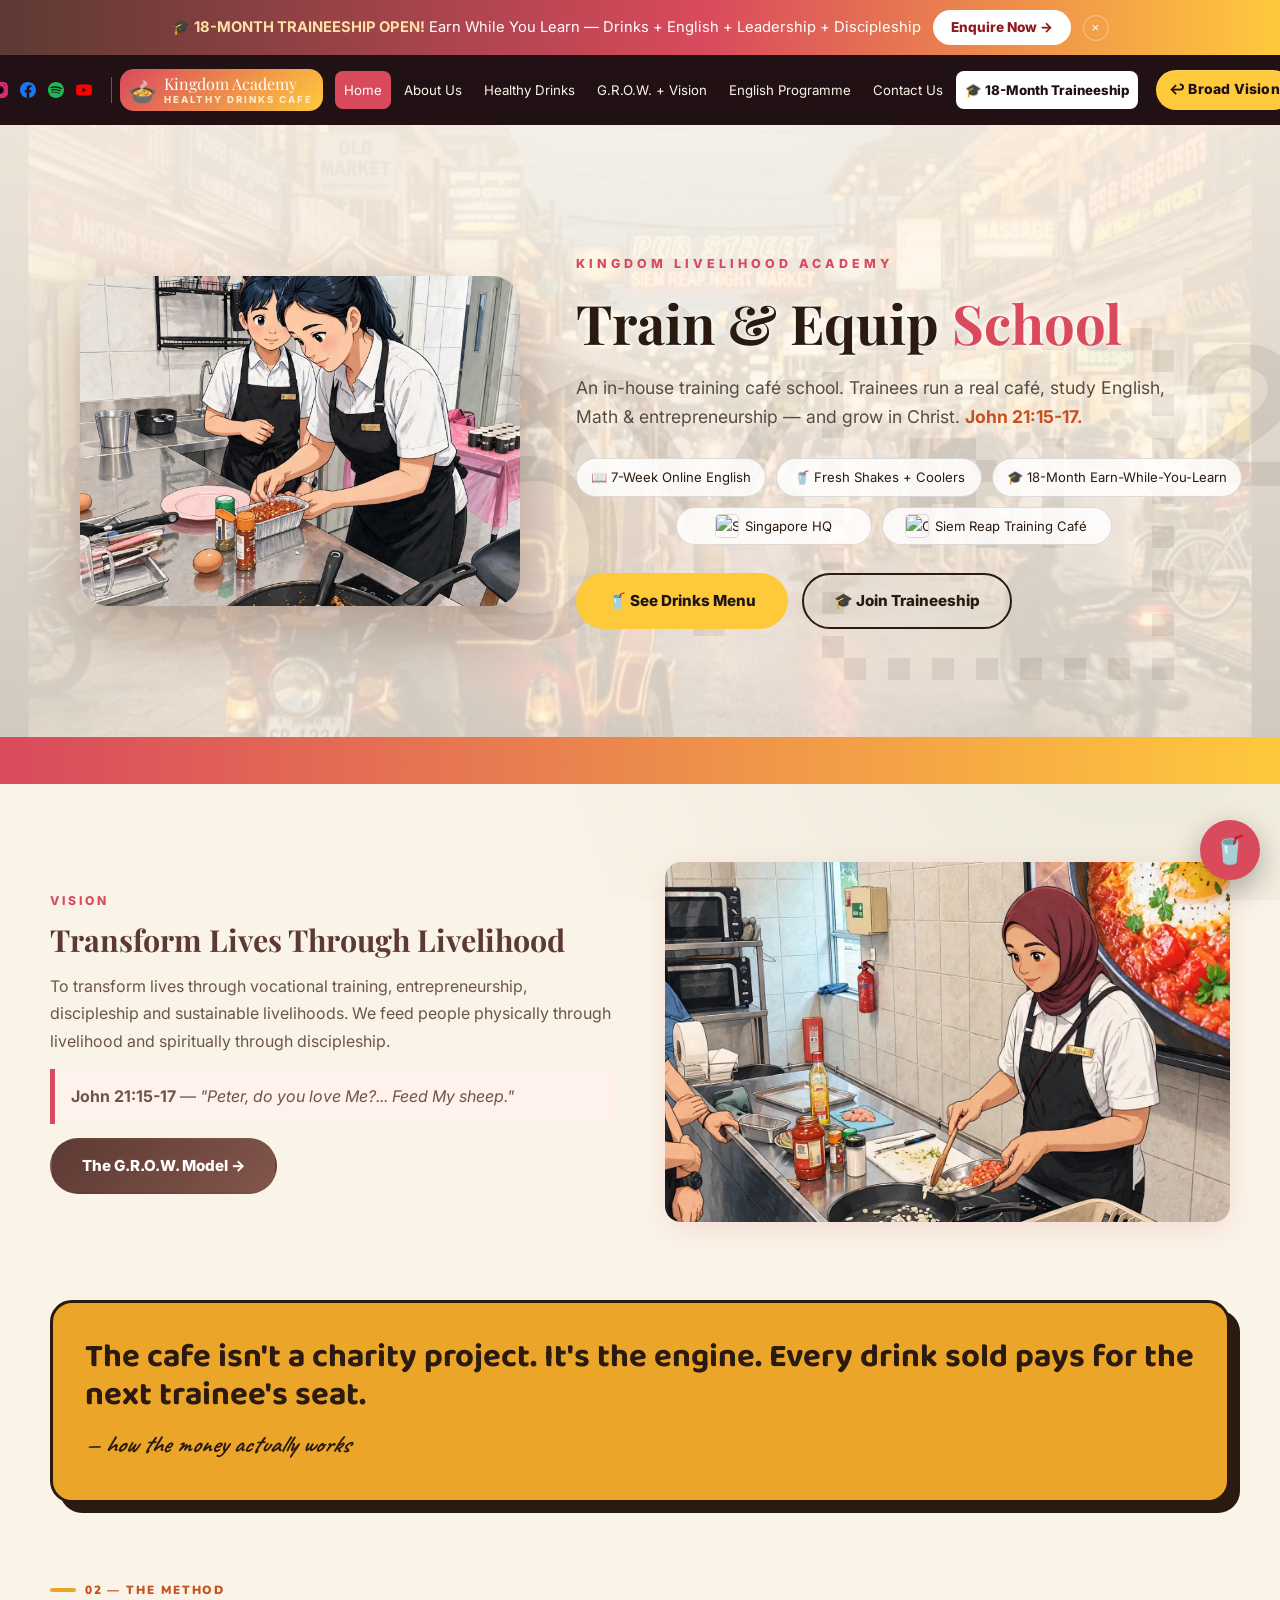
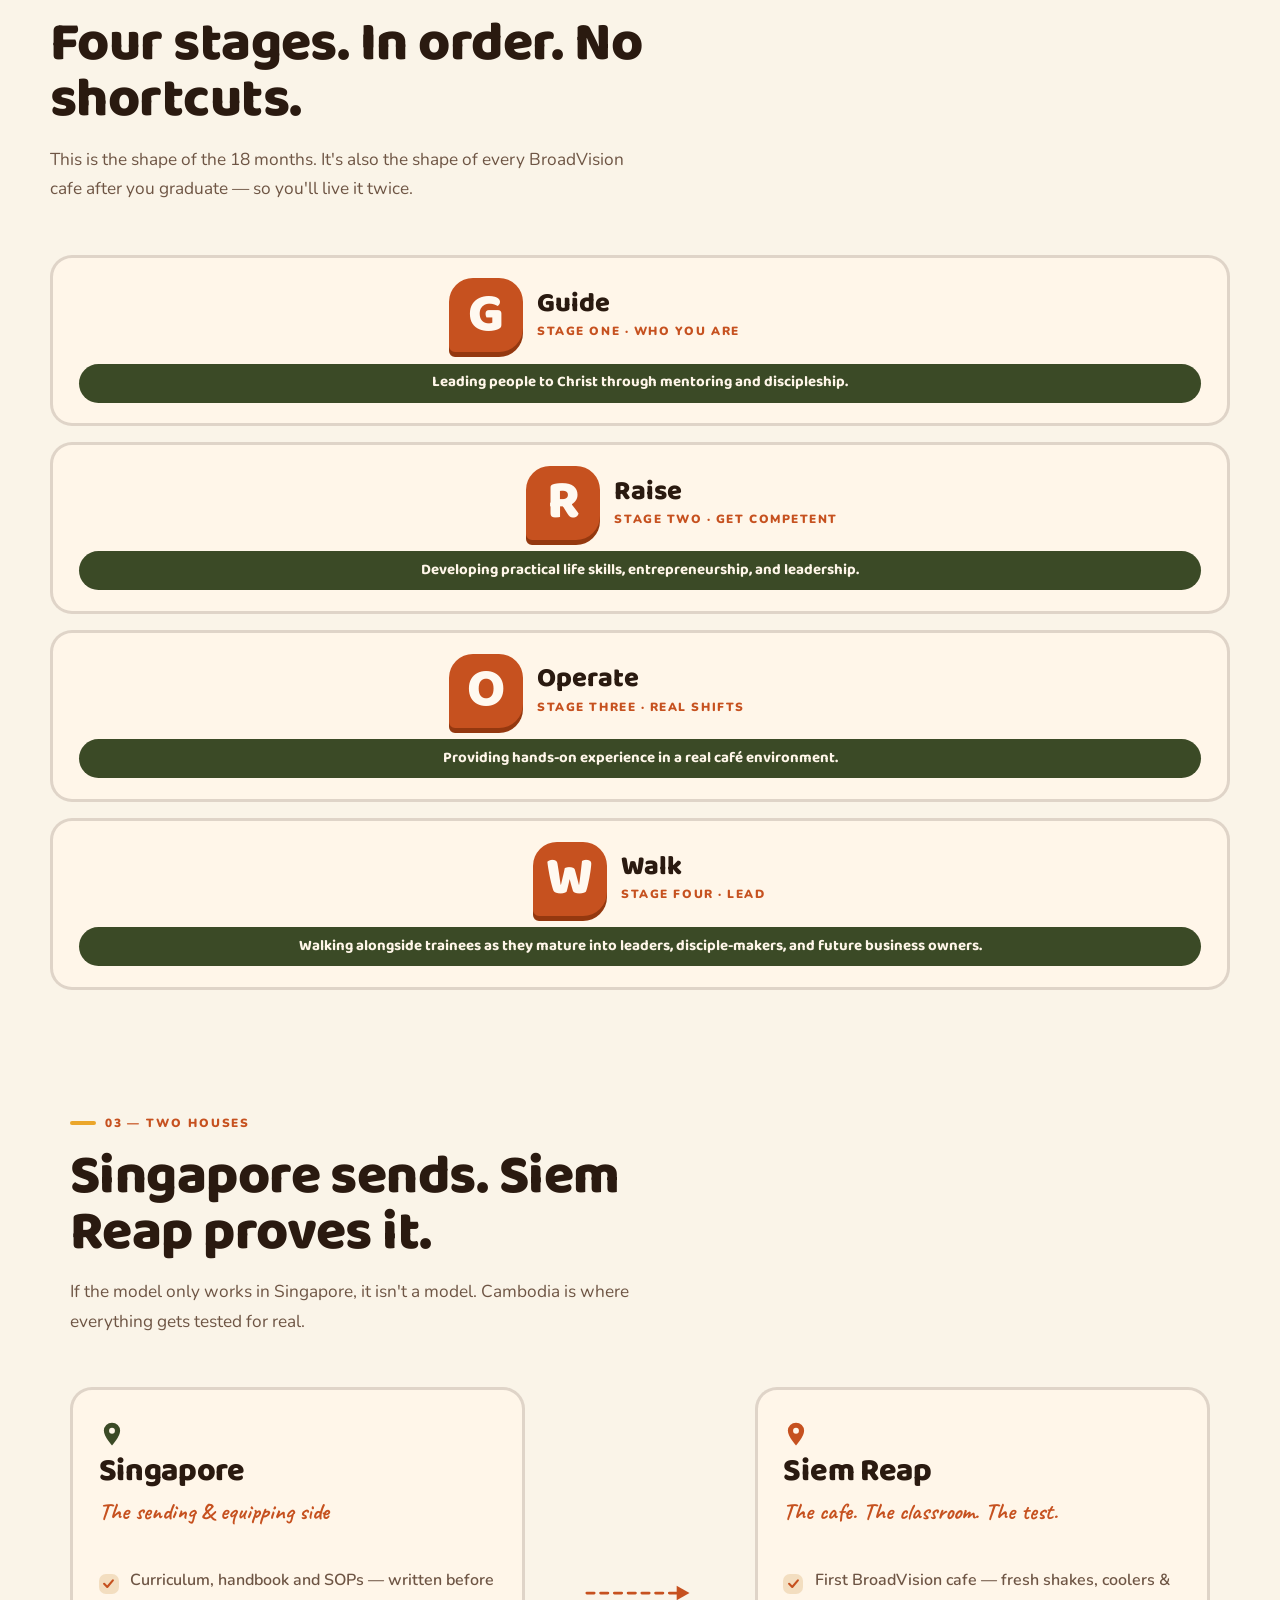
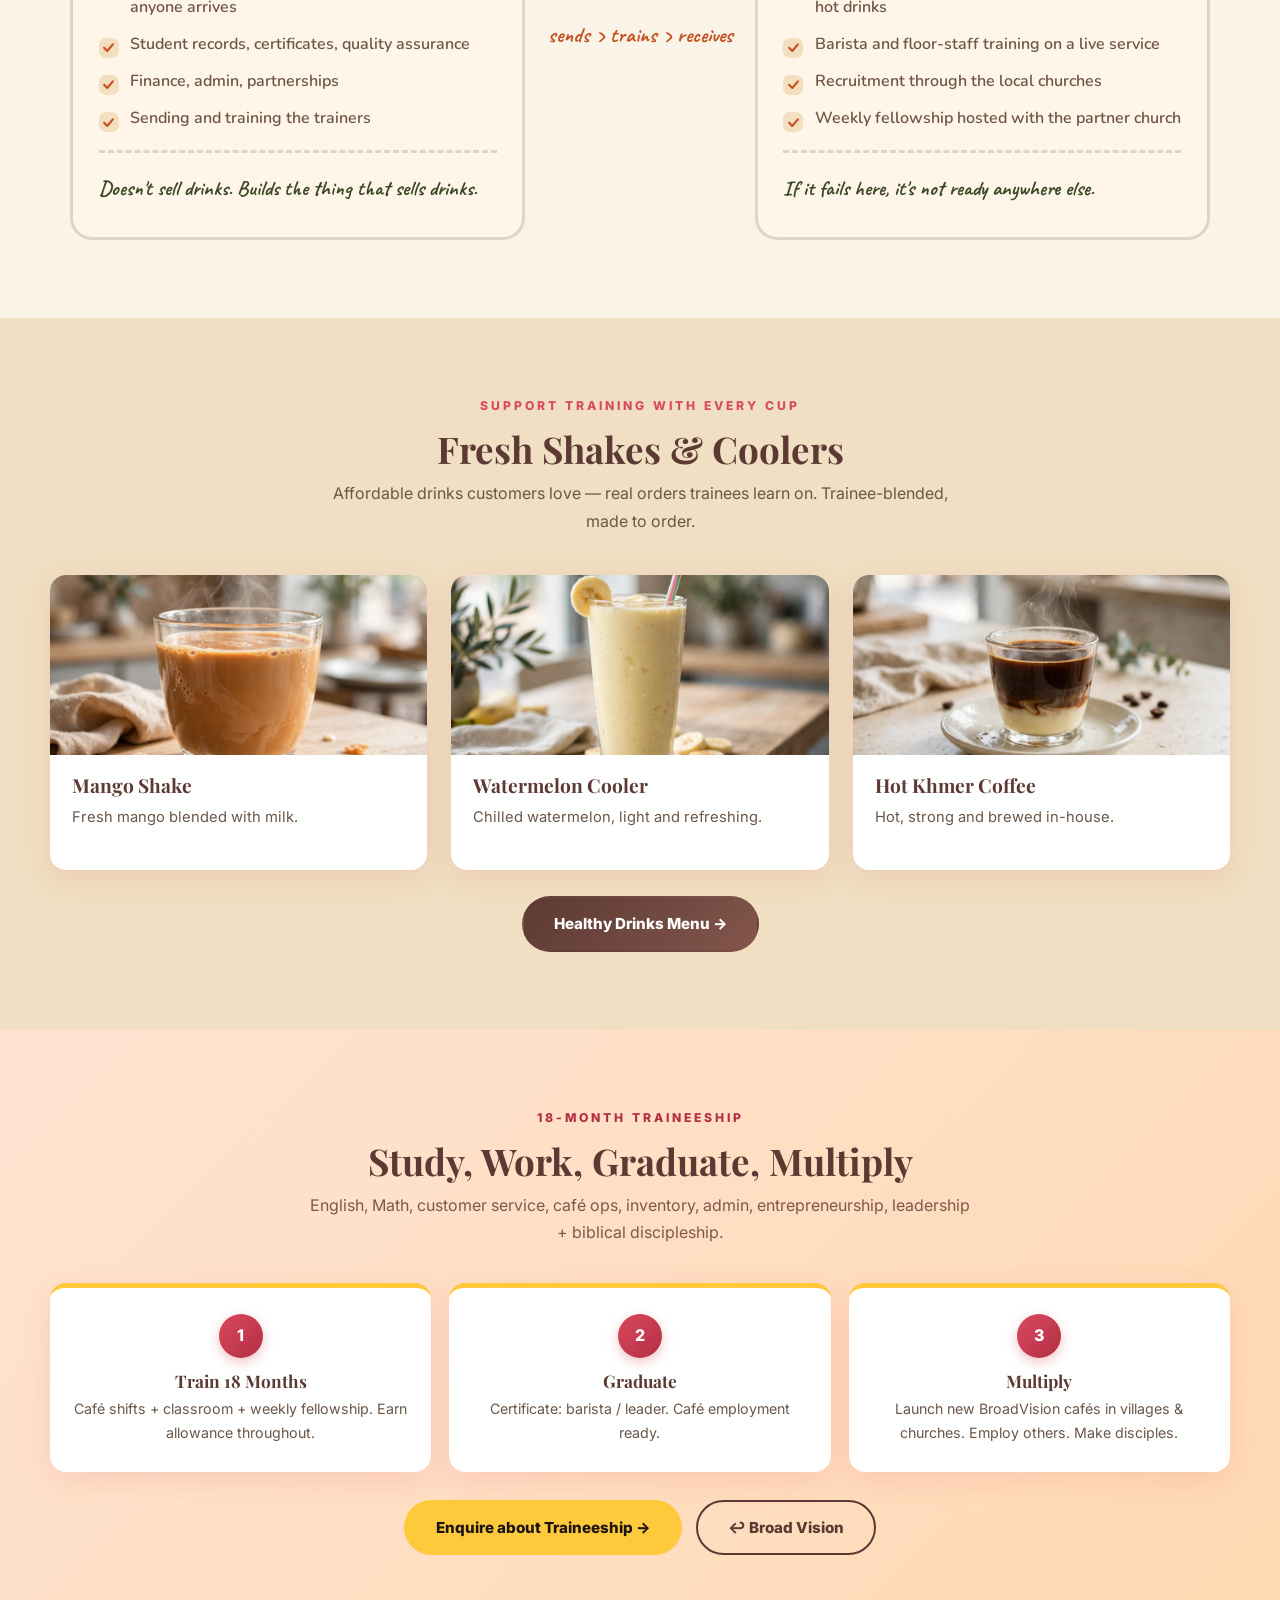
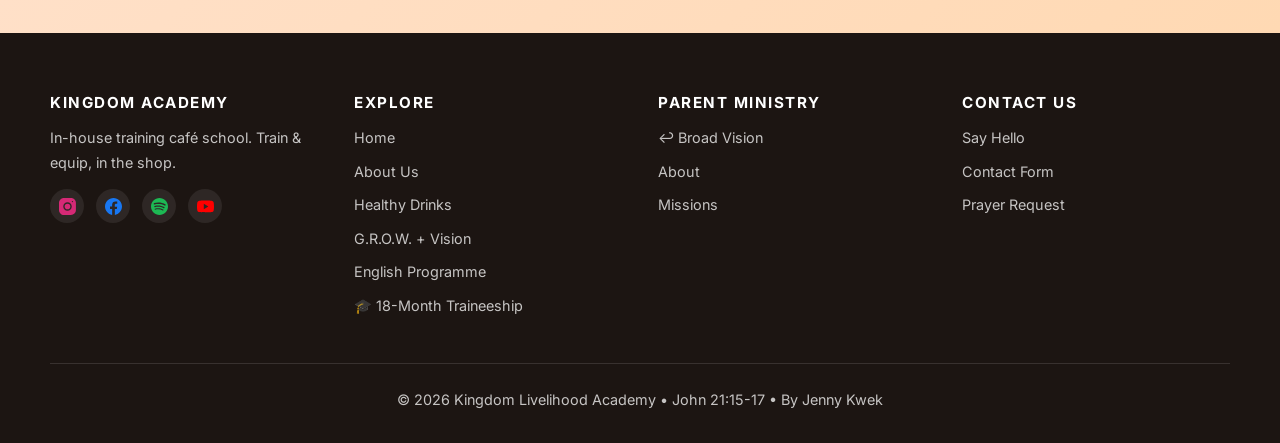
==== index.html @ 3d9f194f "English page: give the Enquire & Unlock gate its own deep band so it no longer blends into the secti" ====
﻿<!DOCTYPE html>
<html lang="en">
<head>
  <meta charset="UTF-8" />
  <meta name="viewport" content="width=device-width, initial-scale=1.0" />
  <title>Kingdom Livelihood Academy | In-House Training Café School</title>
  <meta name="description" content="Kingdom Livelihood Academy - an in-house training café school. 18-Month Traineeship: earn while you learn, discipleship, entrepreneurship. Singapore HQ, Siem Reap café." />
  <link rel="preconnect" href="https://fonts.googleapis.com" />
  <link rel="preconnect" href="https://fonts.gstatic.com" crossorigin />
  <link href="https://fonts.googleapis.com/css2?family=Inter:wght@400;600;700;800&family=Playfair+Display:wght@600;700;800&display=swap" rel="stylesheet" />
  <link href="https://fonts.googleapis.com/css2?family=Baloo+2:wght@500;600;700;800&family=Nunito:ital,wght@0,400;0,600;0,700;0,900;1,400&family=Caveat:wght@600;700&display=swap" rel="stylesheet" />
  <link rel="stylesheet" href="style.css?v=67" />
  <link rel="icon" href="data:image/svg+xml,<svg xmlns='http://www.w3.org/2000/svg' viewBox='0 0 100 100'><text y='.9em' font-size='90'>🥤</text></svg>" />
</head>
<body>

  <!-- RECRUITMENT BANNER -->
  <div class="recruit-banner" id="recruitBanner">
    <span id="bannerMsg">🎓 <strong>18-MONTH TRAINEESHIP OPEN!</strong> Earn While You Learn — Drinks + English + Leadership + Discipleship</span>
    <a class="cta" id="bannerCta" href="interns.html">Enquire Now →</a>
    <button class="close-banner" onclick="document.getElementById('recruitBanner').classList.add('hide')" aria-label="Close">×</button>
  </div>

  <nav class="navbar">
    <div class="nav-inner">
      <div class="nav-socials">
        <a href="https://www.instagram.com/spiritualwalk333" target="_blank" rel="noopener" aria-label="Instagram"><svg viewBox="0 0 20 20" width="16" height="16" aria-hidden="true"><circle cx="10" cy="10" r="3.3"/><path fill="currentColor" d="M14.2,0H5.8C2.6,0,0,2.6,0,5.8v8.3C0,17.4,2.6,20,5.8,20h8.3c3.2,0,5.8-2.6,5.8-5.8V5.8C20,2.6,17.4,0,14.2,0zM10,15c-2.8,0-5-2.2-5-5s2.2-5,5-5s5,2.2,5,5S12.8,15,10,15z M15.8,5C15.4,5,15,4.6,15,4.2s0.4-0.8,0.8-0.8s0.8,0.4,0.8,0.8S16.3,5,15.8,5z"/></svg></a>
        <a href="https://www.facebook.com/share/17rr8SM1SV" target="_blank" rel="noopener" aria-label="Facebook"><svg viewBox="0 0 20 20" width="16" height="16" aria-hidden="true"><path fill="currentColor" d="M20,10.1c0-5.5-4.5-10-10-10S0,4.5,0,10.1c0,5,3.7,9.1,8.4,9.9v-7H5.9v-2.9h2.5V7.9C8.4,5.4,9.9,4,12.2,4c1.1,0,2.2,0.2,2.2,0.2v2.5h-1.3c-1.2,0-1.6,0.8-1.6,1.6v1.9h2.8L13.9,13h-2.3v7C16.3,19.2,20,15.1,20,10.1z"/></svg></a>
        <a href="https://open.spotify.com/show/0a6FLmbbuEbCT5A371Neod?si=fbc7a15857954547" target="_blank" rel="noopener" aria-label="Spotify"><svg viewBox="0 0 24 24" width="16" height="16" aria-hidden="true"><path fill="currentColor" d="M12 0C5.4 0 0 5.4 0 12s5.4 12 12 12 12-5.4 12-12S18.66 0 12 0zm5.521 17.34c-.24.359-.66.48-1.021.24-2.82-1.74-6.36-2.101-10.561-1.141-.418.122-.779-.179-.899-.539-.12-.421.18-.78.54-.9 4.56-1.021 8.52-.6 11.64 1.32.42.18.479.659.301 1.02zm1.44-3.3c-.301.42-.841.6-1.262.3-3.239-1.98-8.159-2.58-11.939-1.38-.479.12-1.02-.12-1.14-.6-.12-.48.12-1.021.6-1.141C9.6 9.9 15 10.561 18.72 12.84c.361.181.54.78.241 1.2zm.12-3.36C15.24 8.4 8.82 8.16 5.16 9.301c-.6.179-1.2-.181-1.38-.721-.18-.601.18-1.2.72-1.381 4.26-1.26 11.28-1.02 15.721 1.621.539.3.719 1.02.419 1.56-.299.421-1.02.599-1.559.3z"/></svg></a>
        <a href="https://www.youtube.com/@DailyDevotions-Chr1st" target="_blank" rel="noopener" aria-label="YouTube"><svg viewBox="0 0 20 20" width="16" height="16" aria-hidden="true"><path fill="currentColor" d="M19.6,5.2c-0.2-0.9-0.8-1.6-1.7-1.8C16.3,3,10,3,10,3S3.7,3,2.1,3.4C1.2,3.6,0.6,4.3,0.4,5.2C0,6.8,0,10,0,10s0,3.2,0.4,4.8c0.2,0.9,0.8,1.6,1.7,1.8C3.7,17,10,17,10,17s6.3,0,7.9-0.4c0.9-0.2,1.5-0.9,1.7-1.8C20,13.2,20,10,20,10S20,6.8,19.6,5.2z M8,13.2V6.8l5.4,3.2L8,13.2z"/></svg></a>
      </div>
      <a href="index.html" class="nav-logo"><span class="logo-box"><span class="logo-icon">🍲</span><span class="logo-words">Kingdom Academy<small>Healthy Drinks Cafe</small></span></span></a>
      <button class="hamburger" aria-label="Menu"><span></span><span></span><span></span></button>
      <ul class="nav-links">
        <li><a href="index.html" class="active">Home</a></li>
<li><a href="message.html">About Us</a></li>
        <li><a href="menu.html">Healthy Drinks</a></li>
        <li><a href="about.html">G.R.O.W. + Vision</a></li>
        <li><a href="english.html">English Programme</a></li>
                <li><a href="contact.html">Contact Us</a></li>
        <li><a href="interns.html" class="hire">🎓 18-Month Traineeship</a></li>
        <li><a target="_blank" rel="noopener" href="https://isaac3780.github.io/echofromabove/charity-site/index.html" class="back">↩ Broad Vision</a></li>
        <li class="nav-soc">
          <div class="nav-soc-icons">
            <a href="https://www.instagram.com/spiritualwalk333" target="_blank" rel="noopener" aria-label="Instagram"><svg viewBox="0 0 20 20" width="20" height="20" aria-hidden="true"><circle cx="10" cy="10" r="3.3"/><path fill="currentColor" d="M14.2,0H5.8C2.6,0,0,2.6,0,5.8v8.3C0,17.4,2.6,20,5.8,20h8.3c3.2,0,5.8-2.6,5.8-5.8V5.8C20,2.6,17.4,0,14.2,0zM10,15c-2.8,0-5-2.2-5-5s2.2-5,5-5s5,2.2,5,5S12.8,15,10,15z M15.8,5C15.4,5,15,4.6,15,4.2s0.4-0.8,0.8-0.8s0.8,0.4,0.8,0.8S16.3,5,15.8,5z"/></svg></a>
            <a href="https://www.facebook.com/share/17rr8SM1SV" target="_blank" rel="noopener" aria-label="Facebook"><svg viewBox="0 0 20 20" width="20" height="20" aria-hidden="true"><path fill="currentColor" d="M20,10.1c0-5.5-4.5-10-10-10S0,4.5,0,10.1c0,5,3.7,9.1,8.4,9.9v-7H5.9v-2.9h2.5V7.9C8.4,5.4,9.9,4,12.2,4c1.1,0,2.2,0.2,2.2,0.2v2.5h-1.3c-1.2,0-1.6,0.8-1.6,1.6v1.9h2.8L13.9,13h-2.3v7C16.3,19.2,20,15.1,20,10.1z"/></svg></a>
            <a href="https://open.spotify.com/show/0a6FLmbbuEbCT5A371Neod?si=fbc7a15857954547" target="_blank" rel="noopener" aria-label="Spotify"><svg viewBox="0 0 24 24" width="20" height="20" aria-hidden="true"><path fill="currentColor" d="M12 0C5.4 0 0 5.4 0 12s5.4 12 12 12 12-5.4 12-12S18.66 0 12 0zm5.521 17.34c-.24.359-.66.48-1.021.24-2.82-1.74-6.36-2.101-10.561-1.141-.418.122-.779-.179-.899-.539-.12-.421.18-.78.54-.9 4.56-1.021 8.52-.6 11.64 1.32.42.18.479.659.301 1.02zm1.44-3.3c-.301.42-.841.6-1.262.3-3.239-1.98-8.159-2.58-11.939-1.38-.479.12-1.02-.12-1.14-.6-.12-.48.12-1.021.6-1.141C9.6 9.9 15 10.561 18.72 12.84c.361.181.54.78.241 1.2zm.12-3.36C15.24 8.4 8.82 8.16 5.16 9.301c-.6.179-1.2-.181-1.38-.721-.18-.601.18-1.2.72-1.381 4.26-1.26 11.28-1.02 15.721 1.621.539.3.719 1.02.419 1.56-.299.421-1.02.599-1.559.3z"/></svg></a>
            <a href="https://www.youtube.com/@DailyDevotions-Chr1st" target="_blank" rel="noopener" aria-label="YouTube"><svg viewBox="0 0 20 20" width="20" height="20" aria-hidden="true"><path fill="currentColor" d="M19.6,5.2c-0.2-0.9-0.8-1.6-1.7-1.8C16.3,3,10,3,10,3S3.7,3,2.1,3.4C1.2,3.6,0.6,4.3,0.4,5.2C0,6.8,0,10,0,10s0,3.2,0.4,4.8c0.2,0.9,0.8,1.6,1.7,1.8C3.7,17,10,17,10,17s6.3,0,7.9-0.4c0.9-0.2,1.5-0.9,1.7-1.8C20,13.2,20,10,20,10S20,6.8,19.6,5.2z M8,13.2V6.8l5.4,3.2L8,13.2z"/></svg></a>
          </div>
        </li>
      </ul>
    </div>
  </nav>

  <header class="hero hero-home" style="--hero-photo:url('photos/hero-01.jpeg')">
    <div class="hero-content">
      <div class="hero-kicker">Kingdom Livelihood Academy</div>
      <h1>Train & Equip <em>School</em></h1>
      <p>An in-house training café school. Trainees run a real café, study English, Math & entrepreneurship — and grow in Christ. <strong style="color:#C6511F">John 21:15-17.</strong></p>
      <div class="hero-badges">
        <span>📖 7-Week Online English</span>
        <span>🥤 Fresh Shakes + Coolers</span>
        <span>🎓 18-Month Earn-While-You-Learn</span>
        <span><img class="flagic" src="https://flagcdn.com/w40/sg.png" alt="Singapore flag" /> Singapore HQ</span>
        <span><img class="flagic" src="https://flagcdn.com/w40/kh.png" alt="Cambodia flag" /> Siem Reap Training Café</span>
      </div>
      <div class="hero-cta">
        <a href="menu.html" class="btn btn-broth" style="margin-right:10px;">🥤 See Drinks Menu</a>
        <a href="interns.html" class="btn btn-outline">🎓 Join Traineeship</a>
      </div>
    </div>
    <div class="hero-dish"><img src="photos/menu-01.webp?v=62" alt="Food from our training café kitchen" /></div>
  </header>

  <div class="marquee"><span>🥤 SIEM REAP TRAINING CAFÉ &nbsp;•&nbsp; 🎓 18-MONTH TRAINEESHIP — GUIDE • RAISE • OPERATE • WALK &nbsp;•&nbsp; ❤️ JOHN 21: FEED MY SHEEP &nbsp;•&nbsp; 🌱 GRADUATES LAUNCH VILLAGE CAFÉS &nbsp;•&nbsp;</span></div>

  <!-- VISION + VERSE -->
  <section class="section">
    <div class="wrap feature">
      <div>
        <div class="kicker">Vision</div>
        <h3>Transform Lives Through Livelihood</h3>
        <p>To transform lives through vocational training, entrepreneurship, discipleship and sustainable livelihoods. We feed people physically through livelihood and spiritually through discipleship.</p>
        <p style="background:#fff1ec;border-left:5px solid var(--chili);padding:14px 16px;border-radius:0 12px 12px 0;"><strong>John 21:15-17</strong> — <em>"Peter, do you love Me?... Feed My sheep."</em></p>
        <a href="about.html" class="btn btn-dark">The G.R.O.W. Model →</a>
      </div>
      <div class="imgbox" style="background-image:url('photos/menu-02.webp?v=62');"></div>
    </div>
  </section>

  <div class="wrap">
    <blockquote class="pull bv-pull reveal">
      <p>The cafe isn't a charity project. It's the engine. Every drink sold pays for the next trainee's seat.</p>
      <cite>— how the money actually works</cite>
    </blockquote>
  </div>

  <!-- GROW (transplanted from B site) -->
  <section class="section bv-grow">
    <div class="wrap">
<div class="sec-head">
    <p class="eyebrow">02 &mdash; The method</p>
    <h2>Four stages. In order. No shortcuts.</h2>
    <p class="sec-sub">This is the shape of the 18 months. It's also the
    shape of every BroadVision cafe after you graduate — so you'll live it
    twice.</p>
  </div>

  <div class="grow-grid">
    <div class="grow-card reveal">
      <div class="grow-head">
        <span class="grow-letter">G</span>
        <span class="grow-meta"><span class="grow-name">Guide</span><span class="grow-tag">Stage one &middot; who you are</span></span>
      </div>
      <span class="grow-out">Leading people to Christ through mentoring and discipleship.</span>
    </div>

    <div class="grow-card reveal">
      <div class="grow-head">
        <span class="grow-letter">R</span>
        <span class="grow-meta"><span class="grow-name">Raise</span><span class="grow-tag">Stage two &middot; get competent</span></span>
      </div>
      <span class="grow-out">Developing practical life skills, entrepreneurship, and leadership.</span>
    </div>

    <div class="grow-card reveal">
      <div class="grow-head">
        <span class="grow-letter">O</span>
        <span class="grow-meta"><span class="grow-name">Operate</span><span class="grow-tag">Stage three &middot; real shifts</span></span>
      </div>
      <span class="grow-out">Providing hands-on experience in a real café environment.</span>
    </div>

    <div class="grow-card reveal">
      <div class="grow-head">
        <span class="grow-letter">W</span>
        <span class="grow-meta"><span class="grow-name">Walk</span><span class="grow-tag">Stage four &middot; lead</span></span>
      </div>
      <span class="grow-out">Walking alongside trainees as they mature into leaders, disciple-makers, and future business owners.</span>
    </div>
  </div>
    </div>
  </section>
  
<section class="section places bv-places" id="places">
  <div class="sec-head">
    <p class="eyebrow">03 &mdash; Two houses</p>
    <h2>Singapore sends. Siem Reap proves it.</h2>
    <p class="sec-sub">If the model only works in Singapore, it isn't a model.
    Cambodia is where everything gets tested for real.</p>
  </div>

  <div class="place-grid">
    <article class="place reveal">
      <div class="place-top">
        <span class="pin" aria-hidden="true"><svg viewBox="0 0 32 32"><path d="M16 2a10 10 0 0 0-10 10c0 7 10 18 10 18s10-11 10-18A10 10 0 0 0 16 2Z" fill="currentColor"/><circle cx="16" cy="12" r="3.6" fill="#FFF6E9"/></svg></span>
        <h3>Singapore</h3>
        <p class="place-role">The sending &amp; equipping side</p>
      </div>
      <ul class="tick">
        <li>Curriculum, handbook and SOPs — written before anyone arrives</li>
        <li>Student records, certificates, quality assurance</li>
        <li>Finance, admin, partnerships</li>
        <li>Sending and training the trainers</li>
      </ul>
      <p class="place-note">Doesn't sell drinks. Builds the thing that sells drinks.</p>
    </article>

    <div class="connector reveal" aria-hidden="true">
      <svg viewBox="0 0 120 40"><path d="M2 20h100" stroke="currentColor" stroke-width="3" stroke-dasharray="8 7" stroke-linecap="round"/><path d="M100 12l14 8-14 8z" fill="currentColor"/></svg>
      <p>sends &rsaquo; trains &rsaquo; receives</p>
    </div>

    <article class="place reveal">
      <div class="place-top">
        <span class="pin pin-hot" aria-hidden="true"><svg viewBox="0 0 32 32"><path d="M16 2a10 10 0 0 0-10 10c0 7 10 18 10 18s10-11 10-18A10 10 0 0 0 16 2Z" fill="currentColor"/><circle cx="16" cy="12" r="3.6" fill="#FFF6E9"/></svg></span>
        <h3>Siem Reap</h3>
        <p class="place-role">The cafe. The classroom. The test.</p>
      </div>
      <ul class="tick">
        <li>First BroadVision cafe — fresh shakes, coolers &amp; hot drinks</li>
        <li>Barista and floor-staff training on a live service</li>
        <li>Recruitment through the local churches</li>
        <li>Weekly fellowship hosted with the partner church</li>
      </ul>
      <p class="place-note">If it fails here, it's not ready anywhere else.</p>
    </article>
  </div>
</section>

  <!-- CAFE PREVIEW -->
  <section class="section section-alt">
    <div class="wrap">
      <div class="section-title"><div class="kicker">Support Training With Every Cup</div><h2>Fresh Shakes & Coolers</h2><p>Affordable drinks customers love — real orders trainees learn on. Trainee-blended, made to order.</p></div>
      <div class="cards">
        <div class="card"><img class="food" src="photos/drinks-01.webp?v=62" alt="Mango Shake" /><div class="card-body"><h3>Mango Shake</h3><p>Fresh mango blended with milk.</p></div></div>
        <div class="card"><img class="food" src="photos/drinks-02.webp?v=62" alt="Watermelon Cooler" /><div class="card-body"><h3>Watermelon Cooler</h3><p>Chilled watermelon, light and refreshing.</p></div></div>
        <div class="card"><img class="food" src="photos/drinks-09.webp?v=62" alt="Hot Khmer Coffee" /><div class="card-body"><h3>Hot Khmer Coffee</h3><p>Hot, strong and brewed in-house.</p></div></div>
      </div>
      <div style="text-align:center; margin-top:26px;"><a href="menu.html" class="btn btn-dark">Healthy Drinks Menu →</a></div>
    </div>
  </section>

  <!-- TRAINING + PATHWAY -->
  <section class="section section-dark">
    <div class="wrap">
      <div class="section-title"><div class="kicker">18-Month Traineeship</div><h2>Study, Work, Graduate, Multiply</h2><p>English, Math, customer service, café ops, inventory, admin, entrepreneurship, leadership + biblical discipleship.</p></div>
      <div class="steps">
        <div class="step"><div class="num">1</div><h3>Train 18 Months</h3><p>Café shifts + classroom + weekly fellowship. Earn allowance throughout.</p></div>
        <div class="step"><div class="num">2</div><h3>Graduate</h3><p>Certificate: barista / leader. Café employment ready.</p></div>
        <div class="step"><div class="num">3</div><h3>Multiply</h3><p>Launch new BroadVision cafés in villages & churches. Employ others. Make disciples.</p></div>
      </div>
      <div style="text-align:center; margin-top:28px;" class="cta-pair">
        <a href="interns.html" class="btn btn-broth" style="margin-right:10px;">Enquire about Traineeship →</a>
        <a target="_blank" rel="noopener" href="https://isaac3780.github.io/echofromabove/charity-site/index.html" class="btn btn-outline">↩ Broad Vision</a>
      </div>
    </div>
  </section>

  <footer>
    <div class="footer-grid">
      <div><h4>Kingdom Academy</h4><p style="max-width:280px;">In-house training café school. Train & equip, in the shop.</p><div class="footer-socials">
          <a href="https://www.instagram.com/spiritualwalk333" target="_blank" rel="noopener" aria-label="Instagram"><svg viewBox="0 0 20 20" width="17" height="17" aria-hidden="true"><circle cx="10" cy="10" r="3.3"/><path fill="currentColor" d="M14.2,0H5.8C2.6,0,0,2.6,0,5.8v8.3C0,17.4,2.6,20,5.8,20h8.3c3.2,0,5.8-2.6,5.8-5.8V5.8C20,2.6,17.4,0,14.2,0zM10,15c-2.8,0-5-2.2-5-5s2.2-5,5-5s5,2.2,5,5S12.8,15,10,15z M15.8,5C15.4,5,15,4.6,15,4.2s0.4-0.8,0.8-0.8s0.8,0.4,0.8,0.8S16.3,5,15.8,5z"/></svg></a>
          <a href="https://www.facebook.com/share/17rr8SM1SV" target="_blank" rel="noopener" aria-label="Facebook"><svg viewBox="0 0 20 20" width="17" height="17" aria-hidden="true"><path fill="currentColor" d="M20,10.1c0-5.5-4.5-10-10-10S0,4.5,0,10.1c0,5,3.7,9.1,8.4,9.9v-7H5.9v-2.9h2.5V7.9C8.4,5.4,9.9,4,12.2,4c1.1,0,2.2,0.2,2.2,0.2v2.5h-1.3c-1.2,0-1.6,0.8-1.6,1.6v1.9h2.8L13.9,13h-2.3v7C16.3,19.2,20,15.1,20,10.1z"/></svg></a>
          <a href="https://open.spotify.com/show/0a6FLmbbuEbCT5A371Neod?si=fbc7a15857954547" target="_blank" rel="noopener" aria-label="Spotify"><svg viewBox="0 0 24 24" width="17" height="17" aria-hidden="true"><path fill="currentColor" d="M12 0C5.4 0 0 5.4 0 12s5.4 12 12 12 12-5.4 12-12S18.66 0 12 0zm5.521 17.34c-.24.359-.66.48-1.021.24-2.82-1.74-6.36-2.101-10.561-1.141-.418.122-.779-.179-.899-.539-.12-.421.18-.78.54-.9 4.56-1.021 8.52-.6 11.64 1.32.42.18.479.659.301 1.02zm1.44-3.3c-.301.42-.841.6-1.262.3-3.239-1.98-8.159-2.58-11.939-1.38-.479.12-1.02-.12-1.14-.6-.12-.48.12-1.021.6-1.141C9.6 9.9 15 10.561 18.72 12.84c.361.181.54.78.241 1.2zm.12-3.36C15.24 8.4 8.82 8.16 5.16 9.301c-.6.179-1.2-.181-1.38-.721-.18-.601.18-1.2.72-1.381 4.26-1.26 11.28-1.02 15.721 1.621.539.3.719 1.02.419 1.56-.299.421-1.02.599-1.559.3z"/></svg></a>
          <a href="https://www.youtube.com/@DailyDevotions-Chr1st" target="_blank" rel="noopener" aria-label="YouTube"><svg viewBox="0 0 20 20" width="17" height="17" aria-hidden="true"><path fill="currentColor" d="M19.6,5.2c-0.2-0.9-0.8-1.6-1.7-1.8C16.3,3,10,3,10,3S3.7,3,2.1,3.4C1.2,3.6,0.6,4.3,0.4,5.2C0,6.8,0,10,0,10s0,3.2,0.4,4.8c0.2,0.9,0.8,1.6,1.7,1.8C3.7,17,10,17,10,17s6.3,0,7.9-0.4c0.9-0.2,1.5-0.9,1.7-1.8C20,13.2,20,10,20,10S20,6.8,19.6,5.2z M8,13.2V6.8l5.4,3.2L8,13.2z"/></svg></a>
        </div></div>
      <div><h4>Explore</h4><ul><li><a href="index.html">Home</a></li><li><a href="message.html">About Us</a></li><li><a href="menu.html">Healthy Drinks</a></li><li><a href="about.html">G.R.O.W. + Vision</a></li><li><a href="english.html">English Programme</a></li><li><a href="interns.html">🎓 18-Month Traineeship</a></li></ul></div>
      <div><h4>Parent Ministry</h4><ul><li><a target="_blank" rel="noopener" href="https://isaac3780.github.io/echofromabove/charity-site/index.html">↩ Broad Vision</a></li><li><a target="_blank" rel="noopener" href="https://isaac3780.github.io/echofromabove/charity-site/about.html">About</a></li><li><a target="_blank" rel="noopener" href="https://isaac3780.github.io/echofromabove/charity-site/mission.html">Missions</a></li></ul></div>
      <div><h4>Contact Us</h4><ul><li><a href="contact.html">Say Hello</a></li><li><a href="https://forms.gle/yKgfLnRqDMRPCcc16" target="_blank" rel="noopener">Contact Form</a></li><li><a href="https://forms.gle/M6q2qT2wRfyZ9fyo7" target="_blank" rel="noopener">Prayer Request</a></li></ul></div>
    </div>
    <div class="footer-bottom">© 2026 Kingdom Livelihood Academy • John 21:15-17 • By Jenny Kwek</div>
  </footer>

  <button class="chat-fab" id="chatFab">🥤</button>
  <div class="chatbox" id="chatbox">
    <header style="background:var(--chili);color:#fff;padding:14px 16px;"><b>Slurpy — Academy Buddy 🤖</b></header>
    <div class="chatlog" id="chatlog"><div class="msg bot">Hi! Ask about drinks, the 18-Month Traineeship, GROW, or Singapore vs Siem Reap!</div></div>
    <div class="chatinput"><input id="chatText" placeholder="e.g. how long is training?" /><button id="chatSend">➤</button></div>
    <a class="chat-wa" href="https://wa.me/6588787801" target="_blank" rel="noopener" aria-label="Chat on WhatsApp"><svg viewBox="0 0 24 24" width="15" height="15" aria-hidden="true"><path fill="currentColor" d="M17.472 14.382c-.297-.149-1.758-.867-2.03-.967-.273-.099-.471-.148-.67.15-.197.297-.767.966-.94 1.164-.173.199-.347.223-.644.075-.297-.15-1.255-.463-2.39-1.475-.883-.788-1.48-1.761-1.653-2.059-.173-.297-.018-.458.13-.606.134-.133.297-.347.446-.52.149-.174.198-.298.297-.497.1-.198.05-.371-.025-.52-.074-.149-.668-1.612-.916-2.207-.242-.579-.487-.5-.669-.51-.173-.008-.371-.01-.57-.01-.198 0-.52.074-.792.372-.272.297-1.04 1.016-1.04 2.479 0 1.462 1.065 2.875 1.213 3.074.149.198 2.096 3.2 5.077 4.487.709.306 1.262.489 1.694.625.712.227 1.36.195 1.871.118.571-.085 1.758-.719 2.006-1.413.248-.694.248-1.289.173-1.413-.074-.124-.272-.198-.57-.347m-5.421 7.403h-.004a9.87 9.87 0 01-5.031-1.378l-.361-.214-3.741.982.998-3.648-.235-.374a9.86 9.86 0 01-1.51-5.26c.001-5.45 4.436-9.884 9.888-9.884 2.64 0 5.122 1.03 6.988 2.898a9.825 9.825 0 012.893 6.994c-.003 5.45-4.437 9.884-9.885 9.884m8.413-18.297A11.815 11.815 0 0012.05 0C5.495 0 .16 5.335.157 11.892c0 2.096.547 4.142 1.588 5.945L.057 24l6.305-1.654a11.882 11.882 0 005.683 1.448h.005c6.554 0 11.89-5.335 11.893-11.893a11.821 11.821 0 00-3.48-8.413z"/></svg><span>&nbsp;Message us on WhatsApp</span></a>
  </div>
  <div class="overlay" id="overlay"></div>
  <div class="toast" id="toast"></div>
  <script src="script.js"></script>
</body>
</html>
---- style.css ----
:root {
  --chili: #d94a5d;
  --chili-dark: #b32e44;
  --broth: #ffc93c;
  --broth-2: #f0b520;
  --cream: #faf4e8;
  --cream-2: #f0dfc2;
  --char: #5c3a33;
  --char-2: #83564c;
  --sage: #7c906c;
  --text: #4a352e;
  --muted: #6b5648;
  --white: #ffffff;
  --shadow: 0 8px 28px rgba(207,63,84,.12);
  --radius: 16px;
  --font-head: "Playfair Display", Georgia, serif;
  --font-body: "Inter", "Segoe UI", Arial, sans-serif;
}
* { margin:0; padding:0; box-sizing:border-box; }
html { scroll-behavior:smooth; overflow-x:clip; }
body { font-family:var(--font-body); background:var(--cream); background-image:radial-gradient(circle at 14% 8%, rgba(226,112,58,.10), transparent 44%), radial-gradient(circle at 88% 72%, rgba(92,110,61,.09), transparent 48%); background-attachment:fixed; color:var(--text); line-height:1.7; overflow-x:clip; }
img { max-width:100%; display:block; }
a { color:var(--chili-dark); text-decoration:none; }
h1,h2,h3,h4 { font-family:var(--font-head); color:var(--char); line-height:1.25; }

/* Recruitment banner - KEPT */
.recruit-banner {
  background: linear-gradient(90deg, #5c3a33, #d94a5d 55%, #ffc93c);
  color:#fff; font-size:.92rem; padding:10px 16px; text-align:center;
  display:flex; align-items:center; justify-content:center; gap:12px; flex-wrap:wrap;
}
.recruit-banner strong { color:#ffe1a8; }
.recruit-banner a.cta { background:#fff; color:#8e1b20; font-weight:800; padding:6px 18px; border-radius:50px; font-size:.85rem; white-space:nowrap; animation:pulse 2s infinite; }
.recruit-banner a.cta:hover { background:var(--broth); color:#1c1512; }
.recruit-banner .close-banner { background:none; border:1px solid rgba(255,255,255,.4); color:#fff; border-radius:50%; width:26px; height:26px; cursor:pointer; }
.recruit-banner.hide { display:none; }
@keyframes pulse { 0%,100%{transform:scale(1)} 50%{transform:scale(1.07)} }
.recruit-banner span, .recruit-banner a.cta { transition:opacity .45s; }
.recruit-banner.fading span, .recruit-banner.fading a.cta { opacity:0; }

/* Nav â€” dark bar under banner, white once scrolled (always tracks) */
.navbar { position:sticky; top:0; z-index:100; background:#211114; transition:background .3s, box-shadow .3s; }
.navbar.scrolled { background:#211114; box-shadow:0 2px 20px rgba(0,0,0,.35); }
.nav-logo { display:flex; align-items:center; gap:10px; color:#fff; font-family:var(--font-head); font-size:1.25rem; }
.nav-logo .cup { width:40px; height:40px; border-radius:12px; background:linear-gradient(135deg,var(--chili),var(--broth)); display:grid; place-items:center; font-size:1.4rem; }
.nav-logo small { display:block; font-family:var(--font-body); font-size:.66rem; letter-spacing:2px; text-transform:uppercase; color:var(--broth); font-weight:800; }
.nav-socials { display:flex; align-items:center; gap:4px; padding-right:14px; border-right:1px solid rgba(255,255,255,.3); }
.nav-socials a { display:flex; align-items:center; justify-content:center; width:32px; height:32px; border-radius:50%; transition:background .2s, transform .2s; }
.nav-socials a:hover { background:rgba(255,255,255,.15); transform:translateY(-2px); }
.nav-socials a[aria-label="Instagram"] { color:#d62976; }
.nav-socials a[aria-label="Facebook"] { color:#1877f2; }
.nav-socials a[aria-label="Spotify"] { color:#1db954; }
.nav-socials a[aria-label="YouTube"] { color:#ff0000; }
.nav-soc { display:none; }
.nav-links { display:flex; gap:4px; list-style:none; align-items:center; }
.nav-links a { display:block; padding:9px 14px; color:var(--cream); border-radius:8px; font-size:.93rem; transition:background .2s, color .2s; }
.nav-links a:hover, .nav-links a.active { background:var(--chili); color:#fff; }
.nav-links a.hire { background:#fff; color:#211114; font-weight:800; }
.nav-links a.back { background:var(--broth); color:#211114; font-weight:800; border:none; font-size:.98rem; padding:11px 24px; border-radius:50px; letter-spacing:.2px; box-shadow:0 1px 0 rgba(255,255,255,.18) inset; }
.nav-links a.back:hover { background:var(--broth-2); color:#211114; }
.hamburger { display:none; background:none; border:none; cursor:pointer; padding:6px; }
/* fit 7 nav links on desktop */
.nav-links a { padding:9px 11px; font-size:.88rem; }
.hamburger span { display:block; width:24px; height:3px; background:var(--cream); margin:5px 0; border-radius:3px; }

/* Hero - hotpot (lighter overlay so the photo shines through) */
.hero {
  position:relative; min-height:68vh; display:flex; align-items:center; justify-content:center;
  text-align:center; color:#2A1A10; padding:90px 20px 70px;
  background-image: linear-gradient(180deg,rgba(255,246,233,.93),rgba(255,246,233,.82)), var(--hero-photo, url('photos/hero-cafe-interior.jpg'));
  background-size:cover; background-position:center 45%; overflow:hidden;
}
.hero::after { content:"ðŸ²"; position:absolute; font-size:22rem; opacity:.08; right:-30px; bottom:-70px; animation:steam 5s ease-in-out infinite; }
@keyframes steam { 0%,100%{transform:translateY(0) rotate(-5deg)} 50%{transform:translateY(-18px) rotate(5deg)} }
.hero-content { position:relative; z-index:1; max-width:880px; animation:fadeUp .9s ease both; }
@keyframes fadeUp { from{opacity:0; transform:translateY(24px)} to{opacity:1; transform:none} }
.hero-kicker { text-transform:uppercase; letter-spacing:4px; font-size:.78rem; color:var(--chili); margin-bottom:14px; font-weight:800; text-shadow:none; }
.hero-content h1 { font-size:3.4rem; color:#2A1A10; margin-bottom:16px; text-shadow:none; }
.hero-content h1 em { color:var(--chili); font-style:normal; }
.hero-content p { color:#5b4a3f; font-size:1.1rem; margin-bottom:26px; max-width:660px; margin-left:auto; margin-right:auto; text-shadow:none; }
.hero-badges { display:flex; gap:10px; justify-content:center; flex-wrap:wrap; margin-bottom:28px; }
.hero-badges span { background:rgba(255,255,255,.85); border:1px solid rgba(42,26,16,.15); padding:7px 14px; border-radius:50px; font-size:.82rem; color:#2A1A10; }
.flagic { width:1.5em; height:1.1em; vertical-align:-0.2em; border-radius:2px; box-shadow:0 0 0 1px rgba(0,0,0,.12); }
.card .icon img { width:2.9rem; height:2.2rem; border-radius:4px; box-shadow:0 0 0 1px rgba(0,0,0,.1); }
.btn { display:inline-block; padding:13px 30px; border-radius:50px; font-weight:800; font-size:.95rem; cursor:pointer; border:2px solid transparent; transition:.25s; }
.btn-chili { background:var(--chili); color:#fff; }
.btn-chili:hover { background:var(--chili-dark); transform:translateY(-2px); box-shadow:0 10px 22px rgba(193,39,45,.45); }
.btn-broth { background:var(--broth); color:#1c1512; }
.btn-broth:hover { background:#fbbf24; transform:translateY(-2px); }
.btn-outline { border-color:#2A1A10; color:#2A1A10; }
.btn-outline:hover { background:#2A1A10; color:#fff; }
.section-dark .btn-outline { border-color:var(--char); color:var(--char); }
.section-dark .btn-outline:hover { background:var(--char); color:#fff; }
.btn-dark { background:linear-gradient(135deg,#5c3a33,#83564c); color:#fff; }
.btn-dark:hover { background:linear-gradient(135deg,#83564c,#a06a5e); transform:translateY(-2px); box-shadow:0 10px 22px rgba(92,58,51,.3); }
.hero-small { min-height:48vh; padding:130px 20px 60px; }
/* fixed header shouldn't cover jumped-to sections */
section[id], div[id].quiz, div[id].builder { scroll-margin-top:80px; }

/* Marquee */
.marquee { background:linear-gradient(90deg,var(--chili),var(--broth)); color:#fff; overflow:hidden; white-space:nowrap; padding:12px 0; font-weight:800; letter-spacing:2px; font-size:.85rem; }
.marquee span { display:inline-block; padding-left:100%; animation:scroll 20s linear infinite; }
@keyframes scroll { to { transform:translateX(-100%); } }

/* Sections */
.section { padding:78px 20px; }
.section-alt { background:var(--cream-2); }
.section-dark { background:linear-gradient(135deg,#ffe3d1,#ffd9b3); color:rgba(58,40,35,.9); }
.section-dark h2, .section-dark h3 { color:var(--char); }
.wrap { max-width:1180px; margin:0 auto; }
.section-title { text-align:center; margin-bottom:14px; }
.section-title h2 { font-size:2.3rem; margin-bottom:8px; }
.section-title p { color:var(--muted); max-width:660px; margin:0 auto; }
.section-dark .section-title p { color:var(--char-2); }
.kicker { text-transform:uppercase; letter-spacing:3px; font-size:.76rem; color:var(--chili); margin-bottom:10px; font-weight:800; }
.section-dark .kicker { color:var(--chili-dark); }

/* Cards â€” rows of 3 on desktop */
.cards { display:grid; grid-template-columns:repeat(3,1fr); gap:24px; margin-top:40px; }
.card { background:#fff; border-radius:var(--radius); overflow:hidden; box-shadow:var(--shadow); transition:transform .25s; }
.card:hover { transform:translateY(-5px); }
.card .icon { font-size:2.2rem; padding:22px 22px 0; }
.card-body { padding:18px 22px 26px; }
.card-body h3 { font-size:1.2rem; margin-bottom:8px; }
.card-body p { font-size:.92rem; color:var(--muted); margin-bottom:14px; }
.card .price { font-weight:800; color:var(--chili); }
.card img.food { width:100%; height:180px; object-fit:cover; transition:transform .5s; }
.card:hover img.food { transform:scale(1.05); }

/* Steps â€” rows of 3 on desktop */
.steps { display:grid; grid-template-columns:repeat(3,1fr); gap:18px; margin-top:36px; }
/* Modifiers â€” compound selectors so they always beat the base rules */
.steps.steps-4 { grid-template-columns:repeat(4,1fr); }
.role-grid.role-grid-4 { grid-template-columns:repeat(4,1fr); }
.cards.cards-2 { grid-template-columns:repeat(2,1fr); max-width:780px; margin-left:auto; margin-right:auto; }
.step { background:#fff; border-radius:var(--radius); padding:26px 20px; box-shadow:var(--shadow); text-align:center; border-top:5px solid var(--broth); }
.step .num { width:44px; height:44px; border-radius:50%; background:linear-gradient(135deg,var(--chili),var(--chili-dark)); color:#fff; display:grid; place-items:center; font-weight:800; margin:0 auto 12px; box-shadow:0 4px 12px rgba(217,74,93,.35); }
.step h3 { font-size:1.08rem; margin-bottom:6px; }
.step p { font-size:.89rem; color:var(--muted); }

/* Builder */
.builder { background:#fff; border-radius:var(--radius); box-shadow:var(--shadow); padding:30px; max-width:900px; margin:30px auto 0; }
.builder h3 { margin:20px 0 12px; font-size:1.15rem; }
.opt-grid { display:grid; grid-template-columns:repeat(auto-fit,minmax(150px,1fr)); gap:12px; }
.opt { border:2px solid #f0ddd0; border-radius:12px; padding:14px 12px; text-align:center; cursor:pointer; transition:.2s; background:var(--cream); }
.opt:hover { border-color:var(--chili); }
.opt.sel { border-color:var(--chili); background:#fff1ec; box-shadow:var(--shadow); }
.opt .e { font-size:1.8rem; }
.opt b { display:block; font-size:.9rem; margin-top:6px; }
.opt small { color:var(--muted); font-size:.78rem; }
.topping-grid { display:grid; grid-template-columns:repeat(auto-fill,minmax(130px,1fr)); gap:10px; }
.spice-row { display:flex; align-items:center; gap:14px; margin-top:8px; }
.spice-row input { flex:1; accent-color:var(--chili); }
.bill { background:linear-gradient(135deg,var(--char),var(--char-2)); color:#fff; border-radius:12px; padding:20px; margin-top:22px; display:flex; justify-content:space-between; align-items:center; gap:14px; flex-wrap:wrap; }
.bill .total { font-size:1.5rem; font-weight:800; color:var(--broth); }

/* Menu list */
.filter-bar { display:flex; gap:10px; justify-content:center; flex-wrap:wrap; margin:28px 0; }
.filter-bar button { padding:9px 20px; border-radius:50px; border:1.5px solid var(--chili); background:transparent; cursor:pointer; font-weight:700; font-size:.88rem; }
.filter-bar button.active, .filter-bar button:hover { background:var(--chili); color:#fff; }
.menu-grid { display:grid; grid-template-columns:repeat(3,1fr); gap:20px; }
.menu-item { background:#fff; border-radius:var(--radius); box-shadow:var(--shadow); overflow:hidden; }
.menu-item .top { height:150px; display:grid; place-items:center; font-size:3.4rem; background:linear-gradient(135deg,#fbeedf,#f5c07a); }
.menu-item .body { padding:18px 20px 20px; }
.menu-item h3 { font-size:1.05rem; display:flex; justify-content:space-between; gap:8px; }
.menu-item h3 span { color:var(--chili); white-space:nowrap; }
.menu-item p { font-size:.87rem; color:var(--muted); margin:6px 0 12px; }
.tag { display:inline-block; font-size:.72rem; font-weight:800; text-transform:uppercase; background:#fff1ec; color:var(--chili-dark); padding:3px 10px; border-radius:50px; margin-right:6px; }
.tag.ai { background:#fff7e0; color:#92600a; }
.add-btn { width:100%; padding:10px; border-radius:9px; border:none; background:var(--chili); color:#fff; font-weight:800; cursor:pointer; }
.add-btn:hover { background:var(--chili-dark); }

/* Quiz */
.quiz { background:#fff; border-radius:var(--radius); box-shadow:var(--shadow); padding:30px; max-width:720px; margin:30px auto 0; }
.quiz .opts { display:flex; gap:10px; flex-wrap:wrap; margin-top:8px; }
.quiz .opts button { padding:9px 18px; border-radius:50px; border:1.5px solid #e8d5c5; background:var(--cream); cursor:pointer; }
.quiz .opts button.sel { background:var(--chili); color:#fff; border-color:var(--chili); }
.quiz-result { background:var(--cream-2); border-radius:10px; padding:18px; margin-top:18px; display:none; }
.quiz-result.show { display:block; }

/* Intern */
.perks { display:grid; grid-template-columns:repeat(3,1fr); gap:20px; margin-top:36px; }
.perk { background:#fff; border-radius:var(--radius); padding:26px 22px; box-shadow:var(--shadow); }
.perk .e { font-size:1.8rem; }
.schedule { width:100%; border-collapse:collapse; margin-top:24px; background:#fff; border-radius:var(--radius); overflow:hidden; box-shadow:var(--shadow); font-size:.9rem; }
.schedule th, .schedule td { padding:13px 14px; text-align:left; border-bottom:1px solid #f0ddd0; }
.schedule th { background:var(--chili); color:#fff; }
.role-grid { display:grid; grid-template-columns:repeat(3,1fr); gap:20px; margin-top:30px; }
.role { background:#fff; border-radius:var(--radius); box-shadow:var(--shadow); padding:26px 22px; border-top:5px solid var(--broth); }
.role ul { margin:10px 0 0 18px; font-size:.89rem; color:var(--muted); }

/* Forms */
.form { max-width:620px; margin:30px auto 0; background:#fff; border-radius:var(--radius); padding:36px 32px; box-shadow:var(--shadow); }
.form label { display:block; font-weight:700; font-size:.9rem; margin:16px 0 6px; }
.form input, .form select, .form textarea { width:100%; padding:12px 14px; border:1px solid #e3cfbd; border-radius:8px; font-family:inherit; font-size:.95rem; background:var(--cream); }
.form input:focus, .form select:focus, .form textarea:focus { outline:2px solid var(--chili); border-color:transparent; }
.form .btn { margin-top:22px; width:100%; border:none; }
.form-row { display:grid; grid-template-columns:1fr 1fr; gap:14px; }
.note { font-size:.85rem; color:var(--muted); margin-top:12px; text-align:center; }

/* Chat + cart + toast */
.chat-fab { position:fixed; right:20px; bottom:20px; z-index:300; width:60px; height:60px; border-radius:50%; border:none; cursor:pointer; background:var(--chili); font-size:1.7rem; box-shadow:0 10px 30px rgba(0,0,0,.3); animation:float 3s ease-in-out infinite; }
@keyframes float { 0%,100%{transform:translateY(0)} 50%{transform:translateY(-6px)} }
.chatbox { position:fixed; right:20px; bottom:90px; z-index:300; width:340px; max-width:calc(100vw - 40px); background:#fff; border-radius:16px; box-shadow:0 20px 60px rgba(0,0,0,.3); overflow:hidden; display:none; }
.chatbox.open { display:block; }
.chatbox header { background:linear-gradient(135deg,var(--chili),var(--chili-dark)); color:#fff; padding:14px 16px; }
.chatlog { height:280px; overflow-y:auto; padding:14px; display:flex; flex-direction:column; gap:10px; background:var(--cream); }
.msg { max-width:85%; padding:10px 13px; border-radius:12px; font-size:.88rem; }
.msg.bot { background:#fff; border:1px solid #f0ddd0; align-self:flex-start; }
.msg.user { background:var(--chili); color:#fff; align-self:flex-end; }
.msg.bot.typing { font-weight:800; letter-spacing:2px; color:var(--chili-dark); animation:typingDot 1s ease-in-out infinite; }
@keyframes typingDot { 0%,100%{opacity:.3} 50%{opacity:1} }
/* Guided quick-reply chips (Singtel-style) */
.quick-replies { display:flex; gap:8px; flex-wrap:wrap; padding:10px 12px; background:var(--cream); border-top:1px solid #f0ddd0; }
.quick-replies button { padding:7px 14px; border-radius:50px; border:1.5px solid var(--chili); background:#fff; color:var(--chili-dark); font-size:.8rem; font-weight:700; cursor:pointer; font-family:inherit; }
.quick-replies button:hover { background:var(--chili); color:#fff; }
.chatlog a { color:var(--chili-dark); font-weight:700; text-decoration:underline; }
.chatinput { display:flex; border-top:1px solid #eee; }
.chatinput input { flex:1; border:none; padding:13px; font-size:.9rem; }
.chatinput button { border:none; background:var(--broth); padding:0 18px; cursor:pointer; font-weight:800; }
.chat-wa { display:flex; align-items:center; justify-content:center; gap:4px; padding:9px 12px; font-size:.8rem; font-weight:700; color:#128c7e; text-decoration:none; border-top:1px solid #eee; transition:background .2s; }
.chat-wa:hover { background:#f0faf8; }
.cart-drawer { position:fixed; top:0; right:-380px; width:360px; max-width:90vw; height:100vh; z-index:400; background:#fff; box-shadow:-10px 0 40px rgba(0,0,0,.2); transition:right .3s; display:flex; flex-direction:column; }
.cart-drawer.open { right:0; }
.cart-drawer header { background:linear-gradient(135deg,var(--char),var(--char-2)); color:#fff; padding:16px; display:flex; justify-content:space-between; align-items:center; }
.cart-items { flex:1; overflow-y:auto; padding:14px; }
.cart-row { display:flex; justify-content:space-between; gap:10px; padding:10px 0; border-bottom:1px dashed #eed5ba; font-size:.9rem; }
.cart-row button { border:none; background:none; cursor:pointer; color:#d94a5d; }
.cart-drawer footer { padding:16px; border-top:1px solid #f2e6da; }
.overlay { position:fixed; inset:0; background:rgba(90,50,40,.35); z-index:350; display:none; }
.overlay.show { display:block; }
.toast { position:fixed; left:50%; bottom:26px; transform:translateX(-50%) translateY(100px); z-index:500; background:linear-gradient(135deg,var(--chili),var(--chili-dark)); color:#fff; padding:13px 22px; border-radius:50px; font-size:.9rem; transition:transform .3s; opacity:0; box-shadow:0 10px 30px rgba(217,74,93,.35); }
.toast.show { transform:translateX(-50%) translateY(0); opacity:1; }

.testis { display:grid; grid-template-columns:repeat(auto-fit,minmax(260px,1fr)); gap:20px; margin-top:36px; }
.testi { background:#fff; border-radius:var(--radius); padding:26px 22px; box-shadow:var(--shadow); }

footer { background:#1c1512; color:rgba(255,255,255,.75); padding:60px 20px 30px; font-size:.9rem; }
.footer-grid { max-width:1180px; margin:0 auto; display:grid; grid-template-columns:repeat(auto-fit,minmax(200px,1fr)); gap:36px; padding-bottom:36px; }
.footer-grid h4 { color:#fff; margin-bottom:14px; font-family:var(--font-body); font-size:.95rem; letter-spacing:1.5px; text-transform:uppercase; }
.footer-grid ul { list-style:none; } .footer-grid li { margin-bottom:9px; }
.footer-grid a { color:rgba(255,255,255,.75); } .footer-grid a:hover { color:var(--broth); }
.footer-bottom { border-top:1px solid rgba(255,255,255,.12); padding-top:24px; text-align:center; max-width:1180px; margin:0 auto; }
.footer-socials { display:flex; gap:12px; margin-top:14px; }
.footer-socials a { display:flex; align-items:center; justify-content:center; width:34px; height:34px; border-radius:50%; background:rgba(255,255,255,.08); color:#fff; transition:background .2s, transform .2s; }
.footer-socials a:hover { background:var(--chili); transform:translateY(-2px); color:#fff; }
.footer-socials svg { width:17px; height:17px; fill:currentColor; }
.footer-socials a[aria-label="Instagram"] { color:#d62976; background:rgba(255,255,255,.08); }
.footer-socials a[aria-label="Facebook"] { color:#1877f2; background:rgba(255,255,255,.08); }
.footer-socials a[aria-label="Spotify"] { color:#1db954; background:rgba(255,255,255,.08); }
.footer-socials a[aria-label="YouTube"] { color:#ff0000; background:rgba(255,255,255,.08); }
.footer-socials a:hover { color:#fff; background:var(--chili); }
.feature { display:grid; grid-template-columns:1fr 1fr; gap:50px; align-items:center; }
.feature .imgbox { border-radius:var(--radius); box-shadow:var(--shadow); min-height:360px; background:linear-gradient(135deg,#f5c07a,#c1272d); display:grid; place-items:center; font-size:6rem; overflow:hidden; background-size:cover; background-position:center; }
.feature h3 { font-size:1.9rem; margin-bottom:14px; }
.feature p { color:var(--muted); margin-bottom:14px; }
.checklist { list-style:none; margin:16px 0; }
.checklist li { padding:8px 0 8px 32px; position:relative; font-size:.95rem; }
.checklist li::before { content:"âœ“"; position:absolute; left:0; top:8px; width:22px; height:22px; background:var(--chili); color:#fff; border-radius:50%; display:grid; place-items:center; font-size:.75rem; font-weight:800; }
.hours { background:#fff; border-radius:var(--radius); box-shadow:var(--shadow); padding:28px; }
.hours table { width:100%; border-collapse:collapse; font-size:.92rem; }
.hours td { padding:8px 0; border-bottom:1px dashed #e5dcc8; } .hours td:last-child { text-align:right; font-weight:700; }

/* header single row: logo (Kingdom + DIY below) with links continuing on the same line */
.nav-inner { max-width:none; margin:0; padding:0 80px; display:flex; align-items:center; justify-content:center; gap:48px; height:70px; flex-wrap:nowrap; }
.nav-inner .nav-links { flex-wrap:nowrap; }
.nav-inner .nav-links a { white-space:nowrap; }

@media (max-width: 1200px) {
  .nav-inner { padding:0 26px; gap:20px; height:66px; justify-content:flex-start; }
  .nav-logo { order:-1; }
  .hamburger { display:block; margin-left:auto; }
  .nav-socials { padding-right:0; padding-left:12px; border-right:0; border-left:1px solid rgba(255,255,255,.3); }
  .nav-links { position:absolute; top:100%; left:0; right:0; flex-direction:column; align-items:stretch; background:var(--cream); padding:10px 20px 20px; gap:6px; transform:translateY(-150%); opacity:0; visibility:hidden; pointer-events:none; transition:transform .3s ease, opacity .3s ease; border-bottom:1px solid #f0e3d2; box-shadow:0 12px 24px rgba(92,58,51,.10); }
  .nav-links.open { transform:translateY(0); opacity:1; visibility:visible; pointer-events:auto; }
  .nav-links a { color:var(--char); background:#fff; border:1px solid #f0ddd0; }
  .nav-links a:hover, .nav-links a.active { background:var(--chili); color:#fff; border-color:var(--chili); }
  .nav-links a.back { background:var(--broth); border:none; color:#211114; }
  .nav-links a.back:hover { background:var(--broth-2); color:#211114; }
  .navbar.scrolled .nav-links a { color:var(--char); }
  .navbar.scrolled .nav-links a:hover, .navbar.scrolled .nav-links a.active { background:var(--chili); color:#fff; }
  .nav-links .nav-soc { display:block; margin-top:8px; padding-top:12px; border-top:1px solid #f0ddd0; }
  .nav-links .nav-soc-icons { display:flex; align-items:center; justify-content:center; gap:18px; }
  .nav-links .nav-soc-icons a { background:none; border:none; padding:6px; }
  .nav-links .nav-soc-icons a:hover { background:rgba(0,0,0,.06); transform:translateY(-2px); }
  .nav-links .nav-soc-icons a[aria-label="Instagram"] { color:#d62976; }
  .nav-links .nav-soc-icons a[aria-label="Facebook"] { color:#1877f2; }
  .nav-links .nav-soc-icons a[aria-label="Spotify"] { color:#1db954; }
  .nav-links .nav-soc-icons a[aria-label="YouTube"] { color:#ff0000; }
}
@media (min-width: 1201px) {
  .nav-links a.back { margin-left:14px; }
  /* tuck the social icons + divider in beside the Kingdom Academy logo */
  .nav-socials { margin-right:-32px; }
}

@media (max-width: 860px) {
  .nav-inner { padding:0 20px; gap:14px; }
  .feature { grid-template-columns:1fr; gap:26px; }
  .feature h3 { font-size:1.6rem; }
  .cards, .steps, .steps.steps-4, .perks, .role-grid, .role-grid.role-grid-4, .cards.cards-2, .menu-grid { grid-template-columns:1fr; }
  .cards.cards-2 { max-width:none; }
  .hero-content h1 { font-size:2.3rem; }
  .section-title h2 { font-size:1.9rem; }
  .form-row { grid-template-columns:1fr; }
  .section { padding:56px 16px; }
  .bill { flex-direction:column; align-items:stretch; text-align:center; }
  .filter-bar { gap:8px; }
  .perk, .role, .step { padding:22px 18px; }
}
@media (max-width: 600px) {
  .nav-socials { display:none; }
  .recruit-banner { font-size:.84rem; padding:10px 12px; }
  .chat-fab { width:54px; height:54px; font-size:1.5rem; }
  .cta-pair { display:flex; gap:12px; align-items:stretch; }
  .cta-pair .btn { flex:1 1 0; margin-right:0 !important; padding:12px 8px; font-size:.85rem; text-align:center; display:flex; align-items:center; justify-content:center; }
  .cta-pair .btn-outline { font-size:1.05rem; }
  .cta-pair .btn .arw { align-self:flex-end; }
  .cta-pair .btn-stack { flex-direction:column; gap:7px; padding:16px 8px 8px; }
  .cta-pair .btn-stack .arw { align-self:center; }
}
@media (max-width: 480px) {
  .nav-inner { padding:0 16px; gap:12px; height:60px; }
  .nav-logo { font-size:1.1rem; }
  .nav-logo .cup { width:34px; height:34px; font-size:1.2rem; border-radius:10px; }
  .hero { min-height:60vh; padding:80px 16px 50px; }
  .hero-content h1 { font-size:2rem; }
  .hero-content p { font-size:1rem; margin-bottom:20px; }
  .hero-kicker { font-size:.7rem; letter-spacing:2px; }
  .hero-badges span { padding:6px 11px; font-size:.75rem; }
  .section-title h2 { font-size:1.8rem; }
  .section-title p { font-size:.95rem; }
  .section { padding:48px 16px; }
  .feature .imgbox { min-height:220px; font-size:4rem; }
  .card-body h3, .step h3 { font-size:1.05rem; }
  .card-body p, .step p { font-size:.88rem; }
  .btn { padding:12px 22px; font-size:.9rem; }
  .menu-item .top { height:118px; font-size:2.6rem; }
  .builder, .quiz, .form { padding:24px 18px; }
  .form { padding:26px 18px; }
  .schedule { display:block; overflow-x:auto; white-space:nowrap; }
  .hours { padding:20px 16px; }
  .footer-grid { grid-template-columns:1fr; gap:26px; }
  .marquee { font-size:.72rem; }
  .bill .total { font-size:1.3rem; }
  .toast { white-space:nowrap; }
}

/* overflow guard: 7 links on smaller laptops scroll instead of breaking the row */
@media (max-width: 1150px) {
  .nav-inner .nav-links { overflow-x:auto; scrollbar-width:none; }
  .nav-inner .nav-links::-webkit-scrollbar { display:none; }
  .nav-links a { padding:8px 10px; font-size:.84rem; }
}

/* logo: icon + words together inside one orange box */
.nav-logo .logo-box { display:flex; align-items:center; gap:10px; background:linear-gradient(135deg,var(--chili),var(--broth)); border-radius:14px; padding:7px 16px 7px 10px; }
.nav-logo .logo-icon { font-size:1.6rem; line-height:1; }
.nav-logo .logo-words { font-family:var(--font-head); color:#fff; font-size:1.15rem; line-height:1.15; white-space:nowrap; }
.nav-logo .logo-words small { display:block; font-family:var(--font-body); font-size:.6rem; letter-spacing:2px; color:#ffe9c4; font-weight:800; }

/* hero badges: 3 on row 1, 2 centered on row 2, single line */
.hero-badges { display:grid; grid-template-columns:repeat(6, auto); justify-content:center; }
.hero-badges span:nth-child(1) { grid-column:1 / 3; }
.hero-badges span:nth-child(2) { grid-column:3 / 5; }
.hero-badges span:nth-child(3) { grid-column:5 / 7; }
.hero-badges span:nth-child(4) { grid-column:2 / 4; }
.hero-badges span:nth-child(5) { grid-column:4 / 6; }
.hero-badges span { display:inline-flex; align-items:center; justify-content:center; gap:7px; white-space:nowrap; }
.hero-badges img.flagic { width:22px; height:auto; border-radius:4px; display:block; }
@media (max-width:640px) {
  .hero-badges { grid-template-columns:repeat(2, auto); gap:8px; }
  .hero-badges span:nth-child(n) { grid-column:auto; white-space:normal; text-align:center; }
  .hero-badges span:nth-child(5) { grid-column:1 / -1; justify-self:center; }
  .hero-badges.badges-3 { grid-template-columns:1fr 1fr; }
  .hero-badges.badges-3 span { width:100%; min-height:46px; }
  .hero-badges.badges-3 span:nth-child(3) { grid-column:1 / -1; justify-self:center; width:calc(50% - 4px); }
  .hero-cta { display:flex; gap:8px; }
  .hero-cta .btn { flex:1 1 0; margin-right:0 !important; padding:11px 8px; font-size:.82rem; text-align:center; }
}

/* ===== transplanted from B-the-counter: Two Houses section (scoped, nothing else touched) ===== */
.bv-places{
  max-width:1180px;margin:0 auto;
  --bvc-cream:#FFF6E9; --bvc-paper:#F3DEC0; --bvc-clay:#C6511F; --bvc-clay-dk:#94380F;
  --bvc-olive:#3B4A26; --bvc-mustard:#EBA62A; --bvc-cocoa:#4A2A17; --bvc-ink:#2A1A10;
  --bvc-soft:#6E5544; --bvc-line:rgba(42,26,16,.15);
  --bvc-d:"Baloo 2","Trebuchet MS",system-ui,sans-serif;
  --bvc-b:"Nunito","Segoe UI",system-ui,sans-serif;
  --bvc-h:"Caveat","Segoe Script",cursive;
  font-family:var(--bvc-b); color:var(--bvc-ink);
}
.bv-places .sec-head{max-width:66ch;margin-bottom:3.2rem}
.bv-places .sec-head h2{font-family:var(--bvc-d);font-weight:800;line-height:1.02;letter-spacing:-.01em;font-size:clamp(2.05rem,5vw,3.45rem);margin-bottom:1rem;color:var(--bvc-ink)}
.bv-places .sec-sub{font-size:1.08rem;color:var(--bvc-soft);max-width:58ch}
.bv-places .eyebrow{font-weight:900;font-size:.74rem;letter-spacing:.16em;text-transform:uppercase;color:var(--bvc-clay);display:inline-flex;align-items:center;gap:.55rem;margin:0 0 1rem}
.bv-places .eyebrow::before{content:"";width:26px;height:4px;border-radius:99px;background:var(--bvc-mustard)}
.bv-places .place-grid{display:grid;grid-template-columns:1fr auto 1fr;gap:1.2rem;align-items:stretch}
.bv-places .place{background:var(--bvc-cream);border:3px solid var(--bvc-line);border-radius:22px;padding:1.9rem 1.6rem;display:flex;flex-direction:column}
.bv-places .place h3{font-family:var(--bvc-d);font-weight:800;line-height:1.02;letter-spacing:-.01em;font-size:2rem;margin-bottom:.2rem;color:var(--bvc-ink)}
.bv-places .place-top{margin-bottom:1.2rem}
.bv-places .pin{width:26px;height:26px;display:block;color:var(--bvc-olive);margin-bottom:.6rem}
.bv-places .pin svg{width:100%;height:100%}
.bv-places .pin-hot{color:var(--bvc-clay)}
.bv-places .place-role{font-family:var(--bvc-h);font-size:1.45rem;font-weight:700;color:var(--bvc-clay);margin:0 0 1rem}
.bv-places .tick{list-style:none;margin:0 0 .5rem;padding:0}
.bv-places .tick li{position:relative;padding-left:1.95rem;margin-bottom:.62rem;font-size:1rem;color:var(--bvc-soft);font-weight:600}
.bv-places .tick li::before{content:"";position:absolute;left:0;top:.42em;width:20px;height:20px;border-radius:7px;background:var(--bvc-paper) url("data:image/svg+xml,%3Csvg xmlns='http://www.w3.org/2000/svg' viewBox='0 0 24 24'%3E%3Cpath d='M5 12.5 10 17.5 19 7' fill='none' stroke='%23C6511F' stroke-width='3.4' stroke-linecap='round' stroke-linejoin='round'/%3E%3C/svg%3E") center/15px no-repeat}
.bv-places .place-note{margin:auto 0 0;padding-top:1.1rem;border-top:3px dashed var(--bvc-line);font-family:var(--bvc-h);font-size:1.3rem;font-weight:700;color:var(--bvc-olive)}
.bv-places .connector{display:grid;place-items:center;color:var(--bvc-clay);align-self:center;padding:0 .2rem}
.bv-places .connector svg{width:110px;height:38px}
.bv-places .connector p{font-family:var(--bvc-h);font-size:1.35rem;font-weight:700;margin:.3rem 0 0;text-align:center}
.bv-places .reveal{opacity:0;transform:translateY(22px);transition:opacity .6s ease,transform .6s cubic-bezier(.22,1,.36,1)}
.bv-places .reveal.is-in{opacity:1;transform:none}
@media (max-width:820px){
  .bv-places .place-grid{grid-template-columns:1fr}
  .bv-places .connector{display:flex;flex-direction:row;align-items:center;justify-content:center;transform:none;padding:.6rem 0;width:100%}
  .bv-places .connector svg{display:none}
  .bv-places .connector::before{content:"";width:30px;height:118px;margin-right:1.1rem;flex:0 0 auto;background:url("data:image/svg+xml,%3Csvg xmlns='http://www.w3.org/2000/svg' viewBox='0 0 30 118'%3E%3Cpath d='M15 5v92' stroke='%23C6511F' stroke-width='4' stroke-dasharray='8 7' stroke-linecap='round' fill='none'/%3E%3Cpath d='M7 90 15 108 23 90z' fill='%23C6511F'/%3E%3C/svg%3E") center/100% 100% no-repeat}
  .bv-places .connector p{margin:0;text-align:left}
}

/* ===== transplanted from B-the-counter: GROW section (scoped, home only) ===== */
.bv-grow{
  --bvc-cream:#FFF6E9; --bvc-paper:#F3DEC0; --bvc-clay:#C6511F; --bvc-clay-dk:#94380F;
  --bvc-olive:#3B4A26; --bvc-mustard:#EBA62A; --bvc-ink:#2A1A10;
  --bvc-soft:#6E5544; --bvc-line:rgba(42,26,16,.15);
  --bvc-d:"Baloo 2","Trebuchet MS",system-ui,sans-serif;
  --bvc-b:"Nunito","Segoe UI",system-ui,sans-serif;
  --bvc-h:"Caveat","Segoe Script",cursive;
  font-family:var(--bvc-b); color:var(--bvc-ink);
}
.bv-grow .sec-head{max-width:66ch;margin-bottom:3.2rem}
.bv-grow .sec-head h2{font-family:var(--bvc-d);font-weight:800;line-height:1.02;letter-spacing:-.01em;font-size:clamp(2.05rem,5vw,3.45rem);margin-bottom:1rem;color:var(--bvc-ink)}
.bv-grow .sec-sub{font-size:1.08rem;color:var(--bvc-soft);max-width:58ch}
.bv-grow .eyebrow{font-weight:900;font-size:.74rem;letter-spacing:.16em;text-transform:uppercase;color:var(--bvc-clay);display:inline-flex;align-items:center;gap:.55rem;margin:0 0 1rem}
.bv-grow .eyebrow::before{content:"";width:26px;height:4px;border-radius:99px;background:var(--bvc-mustard)}
.bv-grow .grow-grid{display:grid;gap:1rem}
.bv-grow .grow-card{display:grid;grid-template-columns:1fr;justify-items:center;text-align:center;gap:.7rem;width:100%;background:var(--bvc-cream);border:3px solid var(--bvc-line);border-radius:22px;padding:1.3rem 1.6rem;color:inherit}
.bv-grow .grow-card:hover{border-color:var(--bvc-clay)}
.bv-grow .grow-card:nth-child(odd) .grow-head{transform:translateX(-42px)}
.bv-grow .grow-card:nth-child(even) .grow-head{transform:translateX(42px)}
.bv-grow .grow-letter{font-family:var(--bvc-d);font-weight:800;font-size:3.4rem;line-height:.8;width:74px;height:74px;display:grid;place-items:center;flex:0 0 auto;background:var(--bvc-clay);color:#FFF9F0;border-radius:24px 24px 24px 6px;box-shadow:0 5px 0 var(--bvc-clay-dk)}
.bv-grow .grow-head{display:flex;align-items:center;justify-content:center;gap:.9rem}
.bv-grow .grow-meta{text-align:left;min-width:210px}
.bv-grow .grow-name{display:block;font-family:var(--bvc-d);font-weight:800;font-size:1.7rem;line-height:1}
.bv-grow .grow-tag{display:block;font-size:.74rem;font-weight:900;letter-spacing:.13em;text-transform:uppercase;color:var(--bvc-clay);margin-top:4px}
.bv-grow .grow-plus{grid-area:plus;position:relative;width:34px;height:34px;flex:0 0 auto;background:var(--bvc-paper);border-radius:50%}
.bv-grow .grow-plus::before, .bv-grow .grow-plus::after{content:"";position:absolute;left:50%;top:50%;background:var(--bvc-clay);transform:translate(-50%,-50%);border-radius:2px}
.bv-grow .grow-plus::before{width:16px;height:4px}
.bv-grow .grow-plus::after{width:4px;height:16px;transition:transform .25s,opacity .2s}
.bv-grow .grow-card.is-open .grow-plus::after{transform:translate(-50%,-50%) rotate(90deg);opacity:0}
.bv-grow .grow-card.is-open{border-color:var(--bvc-clay);background:#FFFCF5}
.bv-grow .grow-panel{grid-area:panel;display:grid;grid-template-rows:0fr;transition:grid-template-rows .3s ease}
.bv-grow .grow-panel>*{overflow:hidden}
.bv-grow .grow-body{display:block;font-size:1.03rem;color:var(--bvc-soft)}
.bv-grow .grow-out{justify-self:stretch;display:block;text-align:center;font-family:var(--bvc-d);font-weight:700;font-size:.94rem;background:var(--bvc-olive);color:var(--bvc-cream);padding:.42rem .95rem;border-radius:99px}
.bv-grow .grow-card.is-open .grow-panel{grid-template-rows:1fr}
.bv-grow .grow-card.is-open .grow-body{padding:1.1rem 1rem .3rem 0}
@media (max-width:600px){
  .bv-grow .grow-card{grid-template-columns:1fr;padding:1.1rem 1.2rem;gap:.7rem}
  .bv-grow .grow-card:nth-child(odd) .grow-head{transform:translateX(-24px)}
  .bv-grow .grow-card:nth-child(even) .grow-head{transform:translateX(24px)}
  .bv-grow .grow-meta{min-width:178px}
  .bv-grow .grow-letter{width:60px;height:60px;font-size:2.6rem}
  .bv-grow .grow-name{font-size:1.4rem}
  .bv-grow .grow-tag{font-size:.68rem}
}
.bv-grow .reveal{opacity:0;transform:translateY(22px);transition:opacity .6s ease,transform .6s cubic-bezier(.22,1,.36,1)}
.bv-grow .reveal.is-in{opacity:1;transform:none}

/* home GROW: halve the top/bottom whitespace */
.bv-grow{padding-top:39px;padding-bottom:39px;}

/* transplanted B-site engine quote (self-contained, nothing else touched) */
.bv-pull{margin:0 0 2rem;padding:2.2rem 2rem;background:#EBA62A;border-radius:22px;border:3px solid #2A1A10;box-shadow:10px 10px 0 #2A1A10;}
.bv-pull p{font-family:"Baloo 2","Trebuchet MS",system-ui,sans-serif;font-weight:700;font-size:clamp(1.35rem,3.3vw,2.05rem);line-height:1.16;margin:0 0 .6rem;color:#2A1A10;}
.bv-pull cite{font-family:"Caveat","Segoe Script",cursive;font-size:1.5rem;font-weight:700;color:#2A1A10;}
.bv-pull.reveal{opacity:0;transform:translateY(22px);transition:opacity .6s ease,transform .6s cubic-bezier(.22,1,.36,1);}
.bv-pull.reveal.is-in{opacity:1;transform:none;}
.bv-pull.green{background:#4CAF7C;}
.bv-pull.green p,.bv-pull.green cite{color:#2A1A10;}
.bv-pull.blue{background:#4FA8D8;}
.bv-pull.blue p,.bv-pull.blue cite{color:#2A1A10;}

@media (max-width:640px) {
  .bv-pull { margin:0 14px 1.8rem; padding:1.6rem 1.2rem; box-shadow:7px 7px 0 #2A1A10; }
  .bv-pull p { font-size:1.3rem; }
  .bv-pull cite { font-size:1.25rem; }
}

/* home split hero: words left, circular dish right, interior backdrop */
.hero-home{background-image:linear-gradient(180deg,rgba(255,246,233,.93),rgba(255,246,233,.82)),var(--hero-photo, url('photos/hero-cafe-interior.jpg'));display:flex;align-items:center;justify-content:center;gap:3rem;flex-wrap:wrap;text-align:left;}
.hero-home .hero-content{margin:0;max-width:600px;}
.hero-home .hero-kicker{color:var(--chili);}
.hero-home .hero-content h1{color:#2A1A10;text-shadow:none;}
.hero-home .hero-content h1 em{color:var(--chili);}
.hero-home .hero-content p{margin-left:0;margin-right:0;color:#5b4a3f;text-shadow:none;}
.hero-home .hero-content p strong{color:var(--chili);}
.hero-home .hero-badges{justify-content:flex-start;}
.hero-home .hero-badges span{background:rgba(255,255,255,.85);border:1px solid rgba(42,26,16,.15);color:#2A1A10;}
.hero-home .btn-outline{border-color:#2A1A10;color:#2A1A10;}
.hero-home .btn-outline:hover{background:#2A1A10;color:#fff;}
.hero-dish{width:min(440px,82vw);border-radius:28px;overflow:hidden;flex:0 0 auto;box-shadow:0 24px 60px rgba(74,26,10,.30);animation:float 6s ease-in-out infinite;}
.hero-dish img{width:100%;aspect-ratio:4/3;object-fit:cover;display:block;}

/* hero dish sits left of the words */
.hero-home .hero-dish{order:-1;}

/* hero group centered: equal spacers left and right */
.hero-home{justify-content:center;}

/* words overlap the ramen photo edge */
.hero-home .hero-dish{margin-right:-16px;}
.hero-home .hero-content{position:relative;z-index:1;}
.hero-home .hero-content h1{text-shadow:0 2px 14px rgba(255,253,248,.95), 0 0 4px rgba(255,253,248,.9);}
.hero-home .hero-content p{text-shadow:0 1px 10px rgba(255,253,248,.95);}

/* nudge hero frame left, text stays */
.hero-home .hero-dish{position:relative;left:-24px;}

/* chat fits small phones: no sideways scroll */
.chatbox{width:min(340px,calc(100vw - 32px));right:16px;}
.chatlog{overflow-x:hidden;}
.msg{overflow-wrap:anywhere;word-break:break-word;}
.chatlog a{overflow-wrap:anywhere;word-break:break-all;}
.quick-replies button{max-width:100%;overflow:hidden;text-overflow:ellipsis;}

/* laptops (1201-1500px): keep the nav row from hugging / clipping at the left edge */
@media (min-width: 1201px) and (max-width: 1500px) {
  .nav-inner { padding:0 36px; gap:16px; }
  .nav-socials { margin-right:-6px; gap:2px; }
  .nav-socials a { width:28px; height:28px; }
  .nav-links a { padding:9px 10px; font-size:.87rem; }
  .nav-links a.back { padding:9px 16px; font-size:.92rem; }
  .nav-logo .logo-box { padding:6px 12px 6px 9px; gap:8px; }
  .nav-logo .logo-icon { font-size:1.45rem; }
  .nav-logo .logo-words { font-size:1.05rem; }
}
/* smaller laptops (1201-1400px): a touch tighter so nothing is cut off */
@media (min-width: 1201px) and (max-width: 1400px) {
  .nav-inner { padding:0 24px; gap:12px; }
  .nav-socials { margin-right:-4px; }
  .nav-socials a { width:26px; height:26px; }
  .nav-links a { padding:8px 9px; font-size:.83rem; }
  .nav-links a.back { padding:8px 13px; font-size:.87rem; }
  .nav-logo .logo-box { padding:6px 10px 6px 8px; gap:7px; }
  .nav-logo .logo-words { font-size:1rem; }
}

/* ===== traineeship: interactive stage tabs (interns page) ===== */
.stage-showcase{ max-width:1140px; margin:46px auto 0; }

.stage-tabs{ display:grid; grid-template-columns:repeat(6,1fr); gap:10px; }
.stage-tab{
  position:relative; display:flex; flex-direction:column; gap:5px; text-align:left; cursor:pointer;
  font-family:inherit; background:#fff; border:1px solid rgba(92,58,51,.09); border-radius:14px;
  padding:13px 14px 14px; box-shadow:0 4px 14px rgba(207,63,84,.06);
  transition:transform .2s ease, box-shadow .2s ease, border-color .2s ease, background .2s ease;
}
.stage-tab:nth-child(1){ --s:#d94a5d; --s2:#b32e44; --ss:#fde3e6; }
.stage-tab:nth-child(2){ --s:#d99a10; --s2:#b57c05; --ss:#fff2cf; }
.stage-tab:nth-child(3){ --s:#e07a3f; --s2:#c6511f; --ss:#fbe6d9; }
.stage-tab:nth-child(4){ --s:#7c906c; --s2:#5f7350; --ss:#e9efe4; }
.stage-tab:nth-child(5){ --s:#4fa8d8; --s2:#2f7fae; --ss:#e3f1f8; }
.stage-tab:nth-child(6){ --s:#4caf7c; --s2:#2f8a5c; --ss:#e2f4ea; }
.stage-tab:hover{ transform:translateY(-3px); border-color:rgba(92,58,51,.16); box-shadow:0 12px 26px rgba(92,58,51,.14); }
.stage-tab:focus-visible{ outline:2px solid var(--char); outline-offset:3px; }
.stage-tab-num{ font-family:var(--font-head); font-weight:800; font-size:1.05rem; line-height:1; color:var(--s); }
.stage-tab-label{ font-size:.82rem; font-weight:700; line-height:1.25; color:var(--char); }
.stage-tab-months{ font-size:.6rem; font-weight:800; letter-spacing:.12em; text-transform:uppercase; color:var(--muted); }
.stage-tab.is-active{
  background:linear-gradient(135deg,var(--s),var(--s2)); border-color:transparent;
  box-shadow:0 16px 30px -10px var(--s), inset 0 1px 0 rgba(255,255,255,.28);
}
.stage-tab.is-active .stage-tab-num{ color:#fff; opacity:.8; }
.stage-tab.is-active .stage-tab-label{ color:#fff; }
.stage-tab.is-active .stage-tab-months{ color:rgba(255,255,255,.85); }

.stage-hint{
  display:flex; align-items:center; justify-content:center; gap:8px;
  margin:12px 0 0; font-size:.82rem; font-weight:600; color:var(--muted);
  transition:opacity .3s ease, transform .3s ease;
}
.stage-hint-icon{ display:inline-block; font-size:1rem; line-height:1; animation:hintNudge 2.6s ease-in-out infinite; }
.stage-hint-icon .hint-ico-down{ display:none; }
@keyframes hintNudge{
  0%,68%,100%{ transform:translateY(0); }
  78%{ transform:translateY(-4px); }
  88%{ transform:translateY(-1px); }
}
.stage-hint.is-dismissed{ opacity:0; transform:translateY(-4px); pointer-events:none; }

.stage-panels{ margin-top:16px; }
.stage-panel{
  position:relative; isolation:isolate; overflow:hidden;
  background:#fff; border:1px solid rgba(92,58,51,.07); border-radius:var(--radius);
  box-shadow:var(--shadow); padding:34px 38px 36px;
}
.stage-panel[hidden]{ display:none; }
.stage-panel:nth-child(1){ --s:#d94a5d; --s2:#b32e44; --ss:#fde3e6; }
.stage-panel:nth-child(2){ --s:#d99a10; --s2:#b57c05; --ss:#fff2cf; }
.stage-panel:nth-child(3){ --s:#e07a3f; --s2:#c6511f; --ss:#fbe6d9; }
.stage-panel:nth-child(4){ --s:#7c906c; --s2:#5f7350; --ss:#e9efe4; }
.stage-panel:nth-child(5){ --s:#4fa8d8; --s2:#2f7fae; --ss:#e3f1f8; }
.stage-panel:nth-child(6){ --s:#4caf7c; --s2:#2f8a5c; --ss:#e2f4ea; }
.stage-panel::after{
  content:""; position:absolute; left:0; right:0; top:0; height:5px;
  background:linear-gradient(90deg,var(--s),var(--s2));
}
.stage-num{
  position:absolute; top:14px; right:20px; z-index:-1; pointer-events:none; user-select:none;
  font-family:var(--font-head); font-weight:800; font-size:4.6rem; line-height:1;
  letter-spacing:-.04em; color:var(--s); opacity:.09;
}
.stage-panel-inner{ display:grid; grid-template-columns:290px 1fr; gap:38px; align-items:start; }
.stage-panel-id{ display:flex; flex-direction:column; align-items:flex-start; gap:12px; }
.stage-icon{
  width:60px; height:60px; flex:0 0 auto; border-radius:16px; display:grid; place-items:center;
  font-size:1.7rem; background:linear-gradient(135deg,var(--ss),#fff);
  box-shadow:inset 0 0 0 1px rgba(92,58,51,.07), 0 4px 10px rgba(92,58,51,.06);
}
.stage-months{
  display:inline-flex; align-items:center; gap:7px;
  font-size:.66rem; font-weight:800; letter-spacing:.13em; text-transform:uppercase;
  color:var(--s2); background:var(--ss); padding:6px 12px; border-radius:99px; white-space:nowrap;
}
.stage-months::before{
  content:""; width:6px; height:6px; border-radius:50%;
  background:var(--s); box-shadow:0 0 8px var(--s);
}
.stage-panel h3{ font-family:var(--font-head); font-size:1.5rem; line-height:1.22; margin:0; color:var(--char); }
.stage-panel-body p{ margin:0; font-size:1rem; line-height:1.8; color:var(--muted); }

@media (min-width:1001px){
  .stage-panel{ min-height:244px; }
}

.stage-panel.is-active{ animation:stagePanelIn .45s cubic-bezier(.22,1,.36,1); }
@keyframes stagePanelIn{
  from{ transform:translateY(10px); }
  to{ transform:none; }
}

html.stages-anim .stage-showcase{
  opacity:0; transform:translateY(20px);
  transition:opacity .6s ease, transform .6s cubic-bezier(.22,1,.36,1);
}
html.stages-anim .stage-showcase.is-in{ opacity:1; transform:none; }

@media (max-width:1000px){
  .stage-tabs{ grid-template-columns:repeat(3,1fr); }
  .stage-panel{ padding:30px 30px 32px; }
  .stage-panel-inner{ grid-template-columns:1fr; gap:18px; }
  .stage-panel-id{
    display:grid; grid-template-columns:auto 1fr; grid-template-areas:"icon months" "icon title";
    column-gap:14px; row-gap:6px; align-items:center;
  }
  .stage-panel-id .stage-icon{ grid-area:icon; }
  .stage-panel-id .stage-months{ grid-area:months; justify-self:start; }
  .stage-panel-id h3{ grid-area:title; }
}
@media (max-width:640px){
  .stage-showcase{
    display:grid; grid-template-columns:76px 1fr; grid-template-rows:auto 1fr;
    gap:10px; align-items:stretch; margin-top:32px;
  }
  .stage-hint{
    grid-column:1/-1; grid-row:1; justify-content:center; text-align:center;
    margin:0 0 8px; font-size:.76rem; line-height:1.5;
  }
  .stage-hint-icon{ font-size:1.05rem; animation-name:hintNudgeDown; }
  .stage-hint-icon .hint-ico-up{ display:none; }
  .stage-hint-icon .hint-ico-down{ display:inline; }
  @keyframes hintNudgeDown{
    0%,68%,100%{ transform:translateY(0); }
    78%{ transform:translateY(4px); }
    88%{ transform:translateY(1px); }
  }
  .stage-tabs{
    grid-row:2;
    display:flex; flex-direction:column; justify-content:space-between; gap:6px;
    padding:0; overflow:visible;
  }
  .stage-tab{
    flex:0 0 auto; align-items:center; justify-content:center; text-align:center;
    padding:9px 4px; border-radius:12px;
  }
  .stage-tab-num{ font-size:1rem; }
  .stage-tab-label,
  .stage-tab-months{ display:none; }
  .stage-panels{ margin-top:0; grid-row:2; }
  .stage-panel{ padding:18px 16px 20px; height:100%; }
  .stage-panel-inner{ grid-template-columns:1fr; gap:10px; }
  .stage-panel-id{ display:flex; flex-direction:column; align-items:flex-start; gap:8px; }
  .stage-icon{ width:42px; height:42px; font-size:1.2rem; border-radius:12px; }
  .stage-panel h3{ font-size:1.06rem; }
  .stage-panel-body p{ font-size:.86rem; line-height:1.7; }
  .stage-num{ font-size:2.6rem; top:8px; right:10px; }
}
@media (max-width:400px){
  .stage-showcase{ grid-template-columns:64px 1fr; gap:8px; }
  .stage-panel{ padding:16px 14px 18px; }
  .stage-panel h3{ font-size:1rem; }
  .stage-panel-body p{ font-size:.83rem; }
}
@media (prefers-reduced-motion: reduce){
  .stage-panel.is-active{ animation:none; }
  .stage-hint-icon{ animation:none; }
  html.stages-anim .stage-showcase{ transition:none; }
}

/* Healthy drinks menu */
.cards.drinks { grid-template-columns:repeat(4,1fr); gap:20px; }
.cards.drinks .card img.food { height:210px; }
@media (max-width:1024px){ .cards.drinks { grid-template-columns:repeat(3,1fr); } }
@media (max-width:760px){ .cards.drinks { grid-template-columns:repeat(2,1fr); } }
@media (max-width:480px){ .cards.drinks { grid-template-columns:1fr; } }

/* English programme: content covered until "Enquire Now" */
.curtain-teaser { padding:64px 0 24px; display:grid; grid-template-rows:1fr; transition:grid-template-rows .9s cubic-bezier(.4,0,.2,1), opacity .7s ease, padding .9s ease; }
.curtain-teaser > .wrap { overflow:hidden; }
.teaser-card { max-width:640px; margin:0 auto; background:#fff; border:1px solid rgba(74,26,10,.08); border-radius:22px; box-shadow:0 18px 46px rgba(74,26,10,.12); padding:44px 30px; text-align:center; }
.teaser-lock { font-size:2.4rem; line-height:1; margin-bottom:10px; }
.teaser-card h2 { font-family:'Playfair Display',serif; font-size:1.7rem; margin-bottom:10px; }
.teaser-card p { color:var(--muted); max-width:46ch; margin:0 auto 20px; }
body.reveal-open .curtain-teaser { grid-template-rows:0fr; opacity:0; padding:0; }
.curtain { display:grid; grid-template-rows:0fr; transition:grid-template-rows 1.9s cubic-bezier(.33,0,.2,1); }
.curtain > .curtain-inner { overflow:hidden; }
.curtain-inner > .section { opacity:0; transform:translateY(26px); transition:opacity 1.1s ease .4s, transform 1.3s ease .4s; }
body.reveal-open .curtain { grid-template-rows:1fr; }
body.reveal-open .curtain-inner > .section { opacity:1; transform:none; }
@media (prefers-reduced-motion: reduce){
  .curtain, .curtain-teaser, .curtain-inner > .section { transition-duration:.01s !important; }
}

.teaser-note { font-size:.82rem; color:var(--muted); margin:14px 0 0; }

/* English programme: enquiry gate */
.gate { display:grid; grid-template-rows:1fr; transition:grid-template-rows .9s cubic-bezier(.4,0,.2,1), opacity .7s ease, padding .9s ease; }
.gate > .wrap { overflow:hidden; min-height:0; }
body.reveal-open .gate { grid-template-rows:0fr; opacity:0; padding-top:0; padding-bottom:0; }
.gate-grid { display:grid; grid-template-columns:1.05fr .95fr; gap:44px; align-items:start; }
.gate-copy h2 { font-size:2rem; margin-bottom:12px; }
.gate-copy p { color:var(--muted); }
.gate-card { background:#fff; border:1px solid rgba(74,26,10,.08); border-radius:22px; box-shadow:0 18px 46px rgba(74,26,10,.12); padding:30px; }
.gate-card h3 { font-size:1.4rem; margin-bottom:8px; }
.gate-card > p { color:var(--muted); margin-bottom:18px; }
.enquiry-form .field { margin-bottom:14px; }
.enquiry-form label { display:block; font-size:.72rem; font-weight:800; letter-spacing:.8px; text-transform:uppercase; color:var(--muted); margin-bottom:6px; }
.enquiry-form input, .enquiry-form select, .enquiry-form textarea { width:100%; padding:11px 13px; border:1px solid rgba(74,26,10,.18); border-radius:12px; font:inherit; font-size:.95rem; background:#fffdf9; color:var(--text); }
.enquiry-form textarea { resize:vertical; }
.enquiry-form input:focus, .enquiry-form select:focus, .enquiry-form textarea:focus { outline:none; border-color:var(--chili); box-shadow:0 0 0 3px rgba(217,74,93,.14); }
.enquiry-form .hp { position:absolute; left:-9999px; width:1px; height:1px; opacity:0; }
.form-status { font-size:.88rem; margin:12px 0 0; min-height:1.1em; color:var(--muted); }
.form-status.is-ok { color:#3f7a3a; }
.form-status.is-error { color:#b32e44; }
#ef-submit[disabled] { opacity:.65; cursor:progress; }
@media (max-width:900px){ .gate-grid { grid-template-columns:1fr; gap:26px; } .gate-card { padding:24px; } }
@media (prefers-reduced-motion: reduce){ .gate { transition-duration:.01s !important; } }

/* English programme: "already enquired" unlock */
.gate-alt { margin:16px 0 0; font-size:.9rem; color:var(--muted); }
.gate-alt span { margin-right:6px; }
.linkbtn { background:none; border:0; padding:0; font:inherit; font-weight:700; color:var(--chili-dark); cursor:pointer; text-decoration:underline; text-underline-offset:3px; }
.linkbtn:hover { color:var(--chili); }
.lookup-form { margin-top:22px; padding-top:22px; border-top:1px solid rgba(74,26,10,.12); }
.lookup-form h4 { font-size:1.25rem; margin-bottom:6px; }
.lookup-lead { color:var(--muted); font-size:.92rem; margin-bottom:16px; }
.lookup-form[hidden], .gate-alt[hidden] { display:none; }

/* English programme: the enquiry gate sits on its own deep band */
.gate-dark { background:linear-gradient(135deg,#2b1a13 0%,#3a2318 52%,#4a2b1c 100%); color:rgba(255,255,255,.86); }
.gate-dark .gate-copy h2 { color:#fff; }
.gate-dark .kicker { color:var(--broth); }
.gate-dark .gate-copy p { color:rgba(255,255,255,.78); }
.gate-dark .checklist li { color:rgba(255,255,255,.9); }
.gate-dark .checklist li::before { background:var(--broth); color:#2b1a13; }
.gate-dark .gate-copy .teaser-note { color:rgba(255,255,255,.62); }
.gate-dark .gate-card { border-color:rgba(255,255,255,.16); box-shadow:0 24px 60px rgba(0,0,0,.38); }
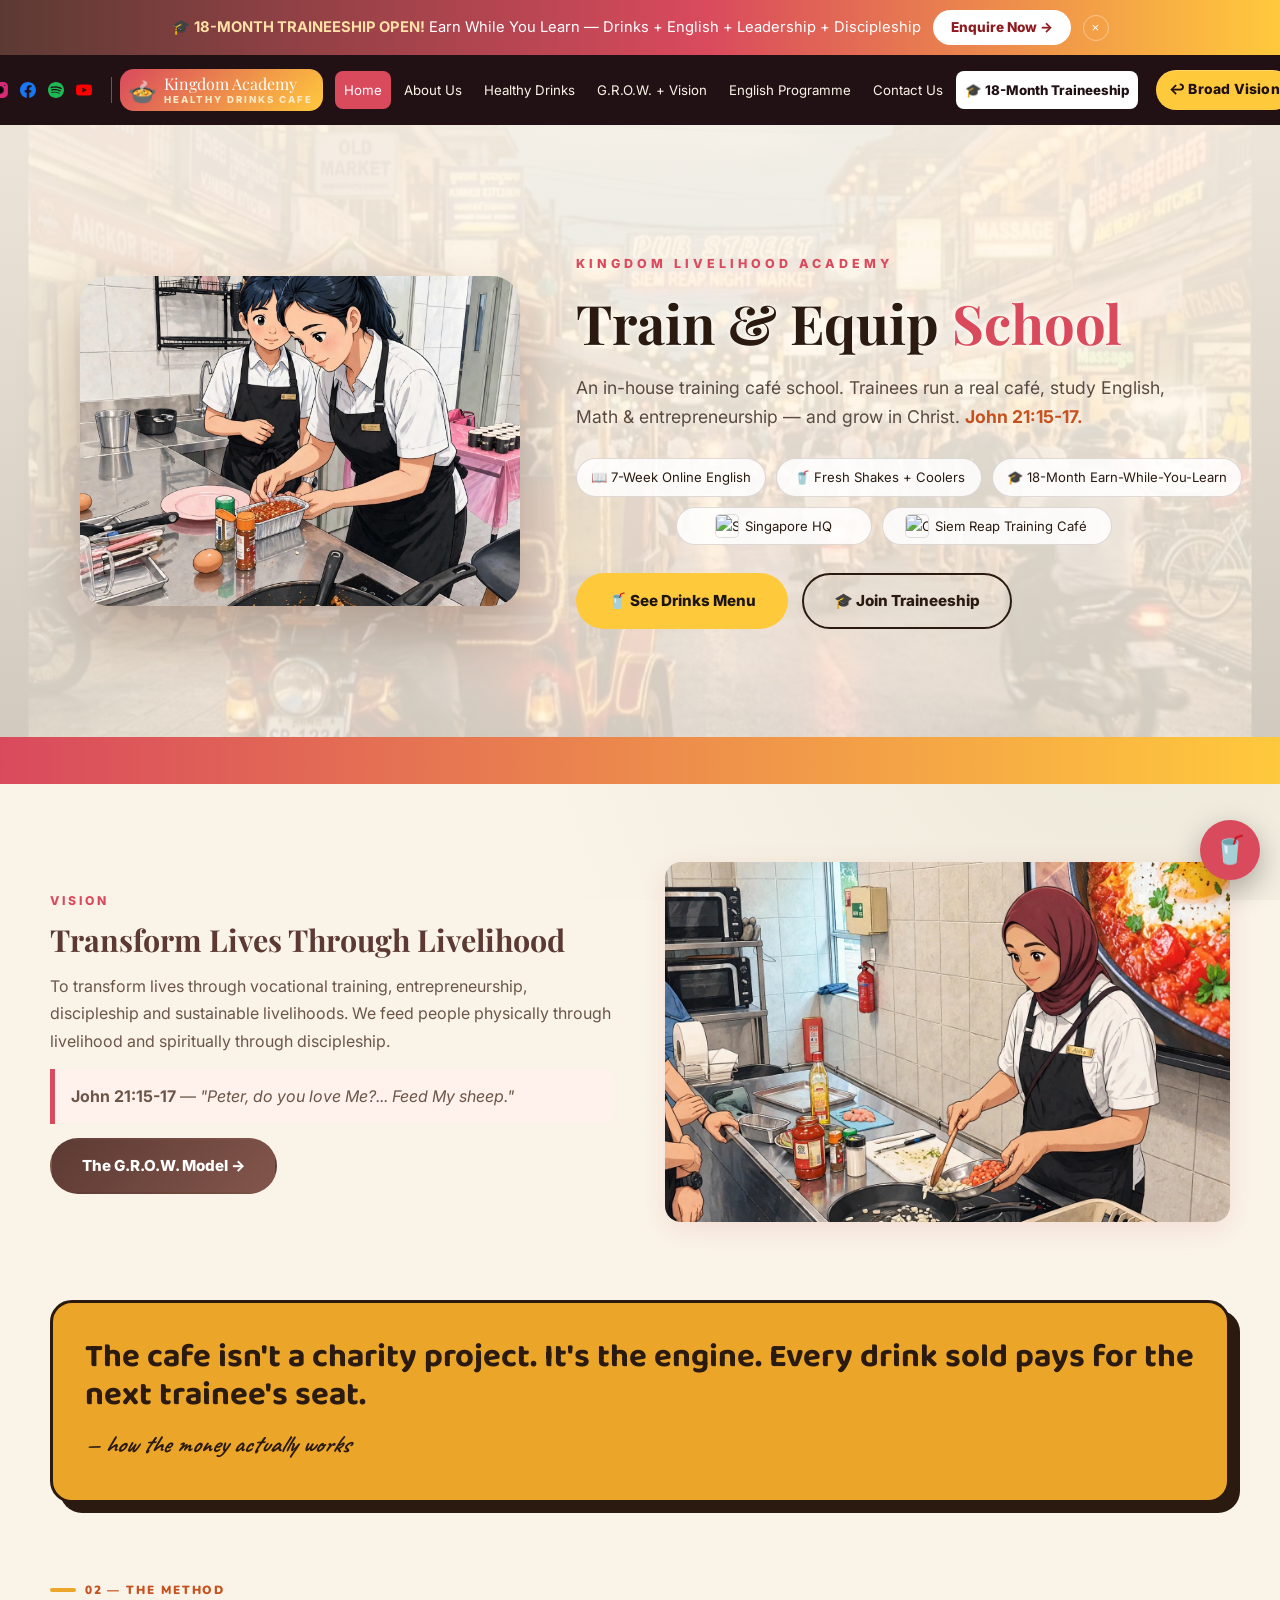
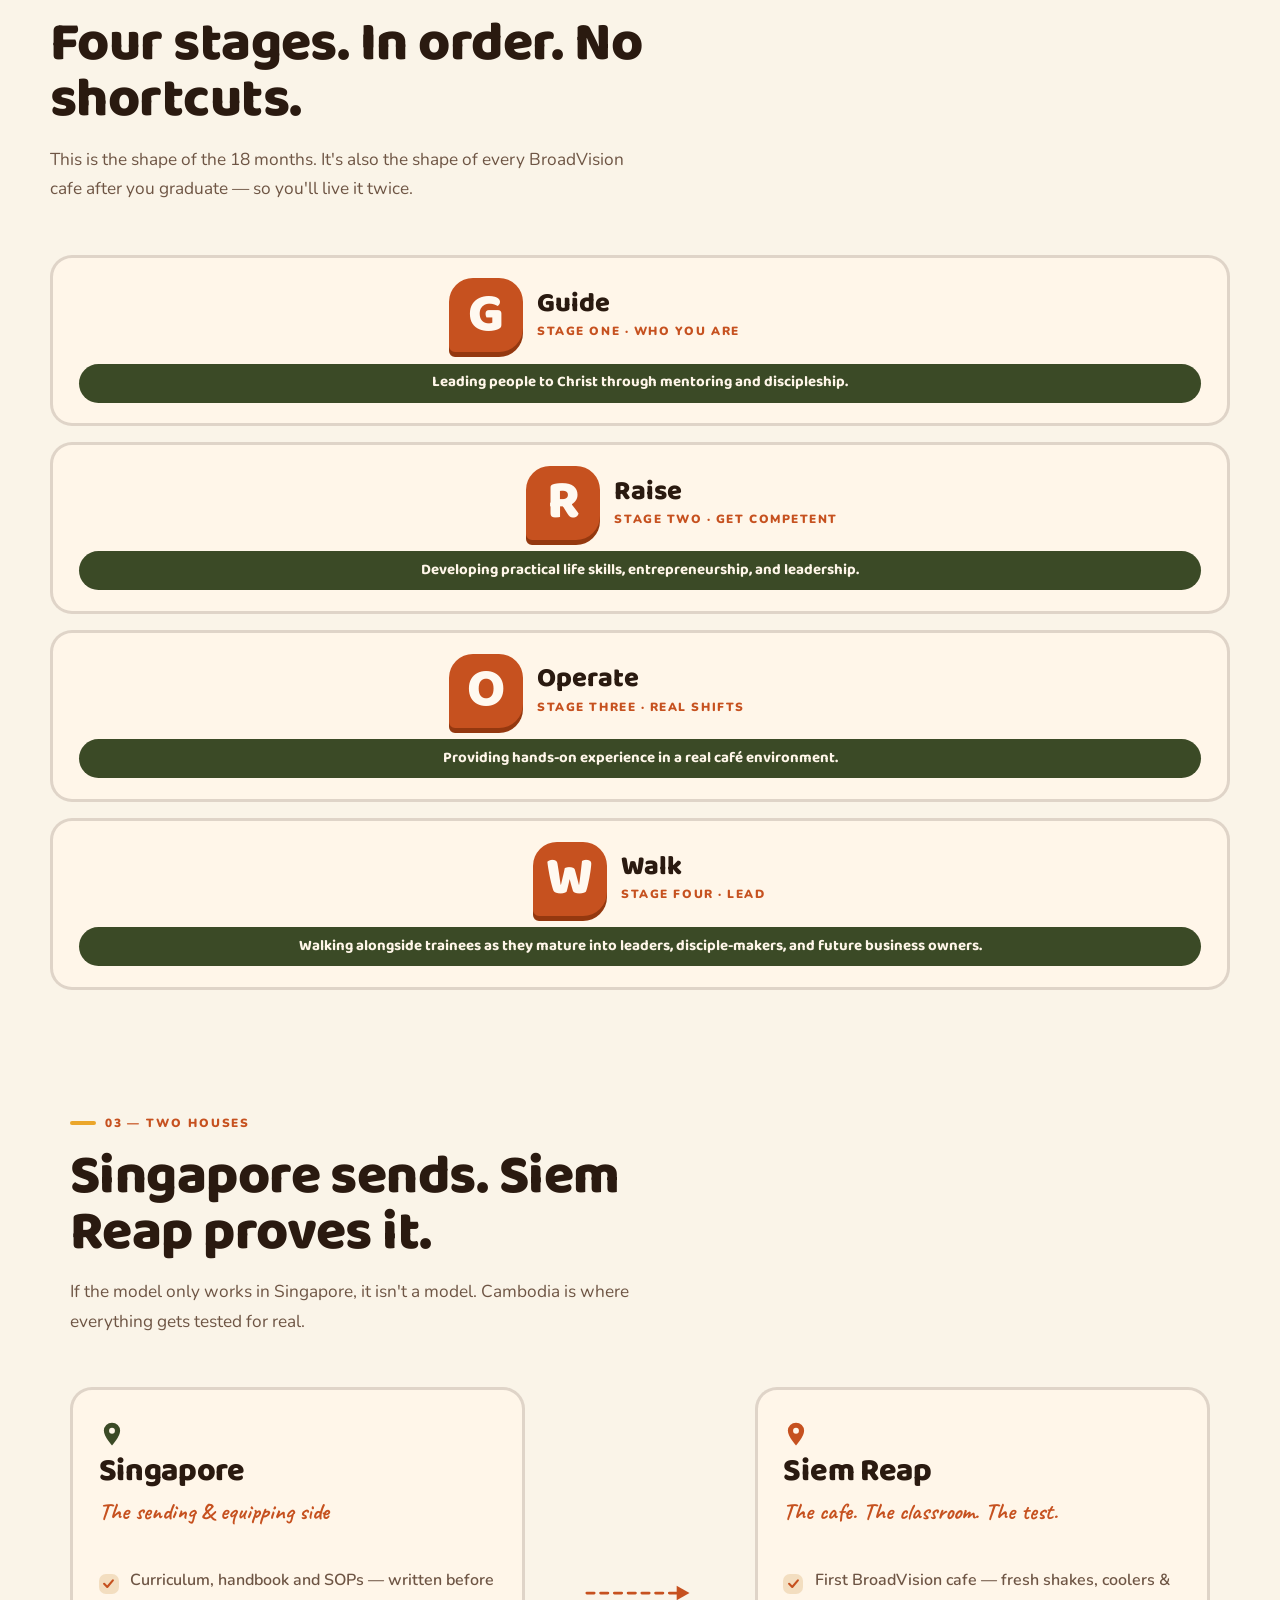
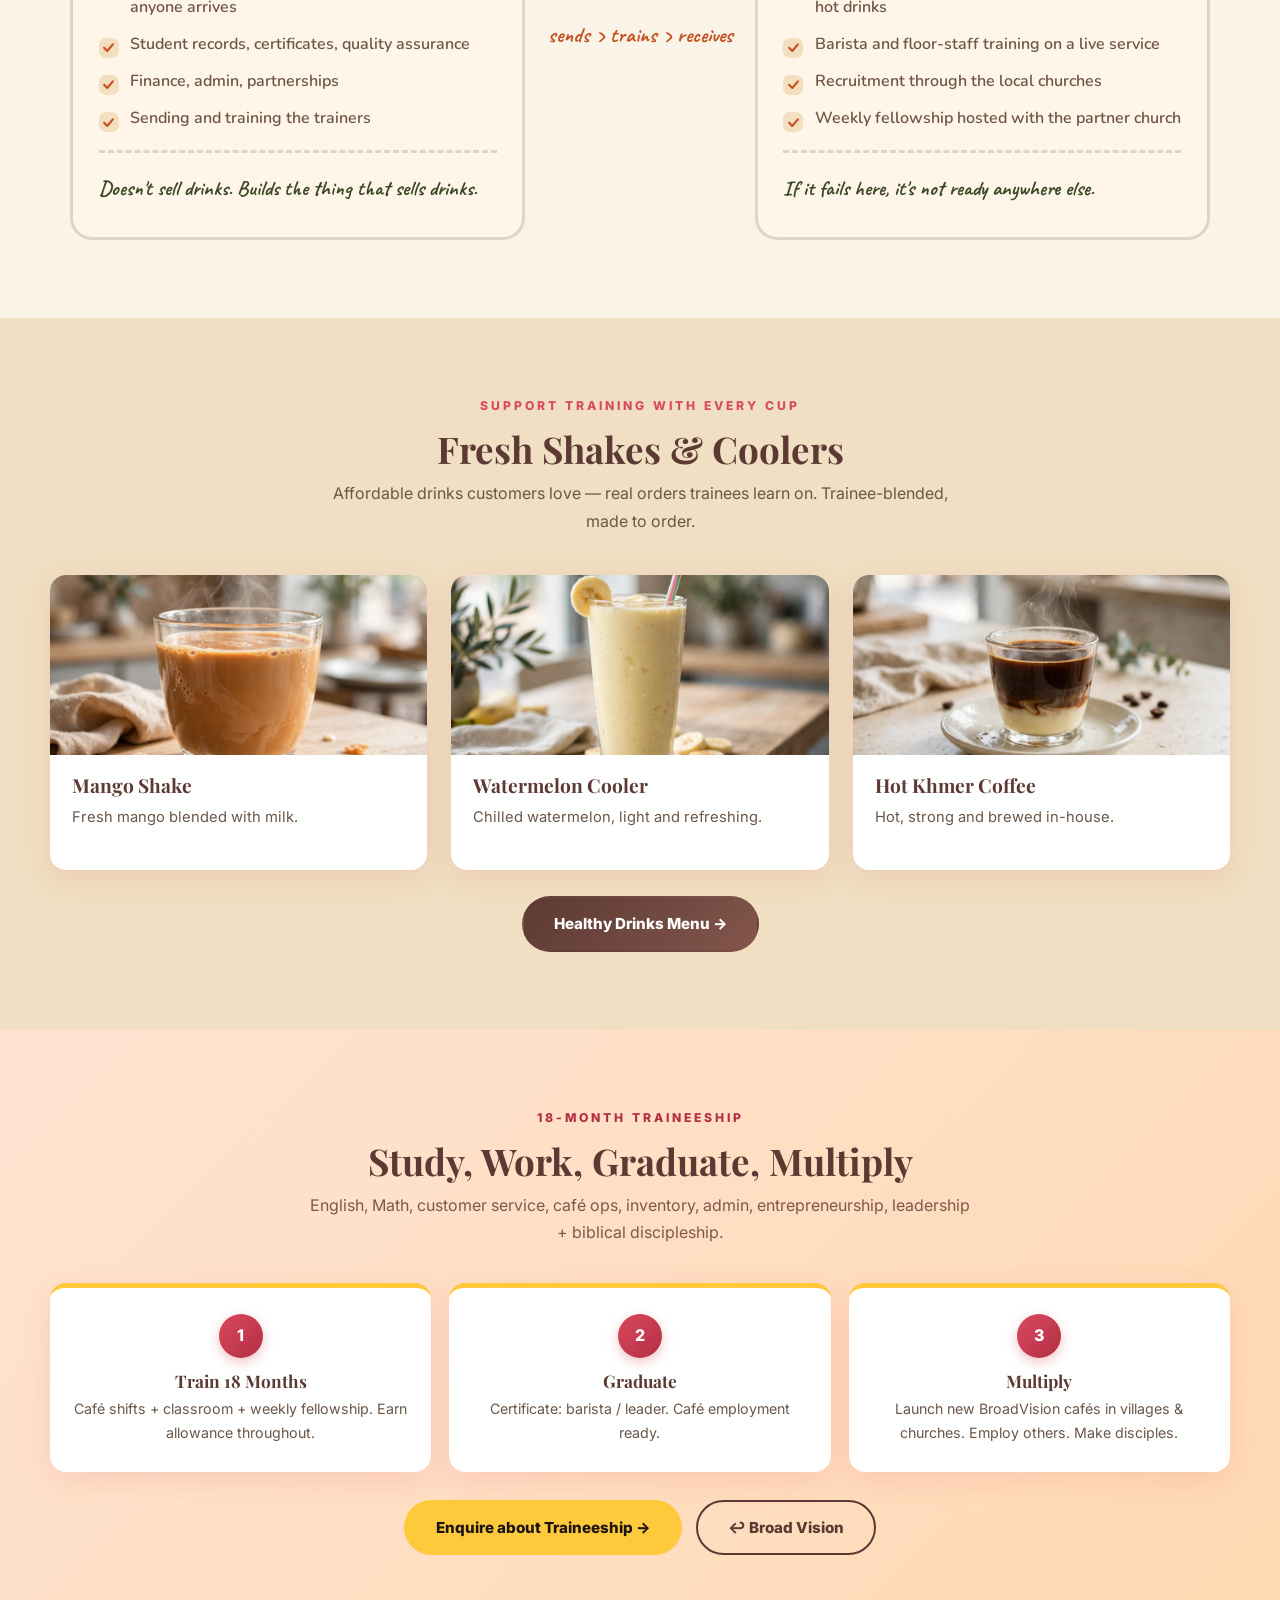
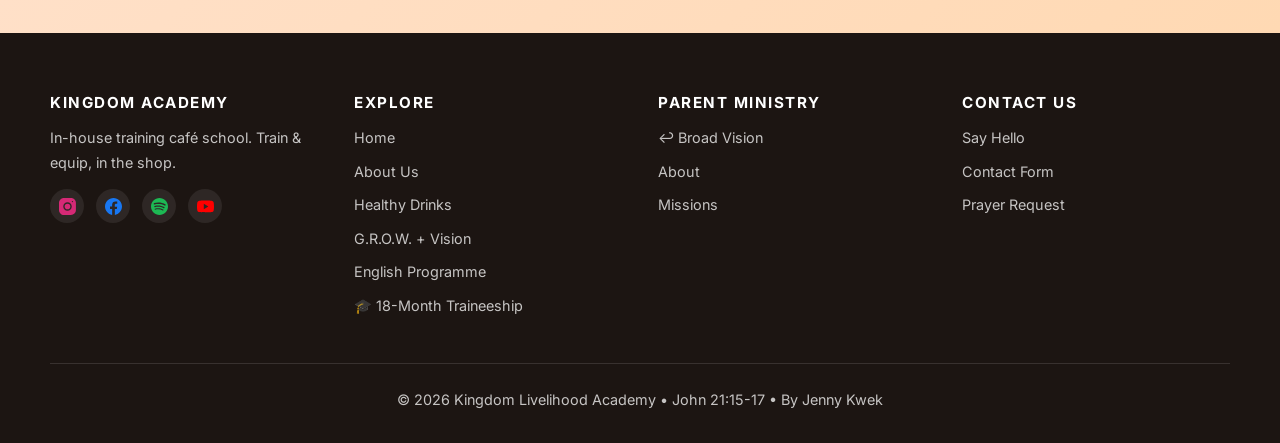
==== commit 685db965: "Remove the broken decorative glyph behind all hero banners" ====
--- a/index.html
+++ b/index.html
@@ -9,7 +9,7 @@
   <link rel="preconnect" href="https://fonts.gstatic.com" crossorigin />
   <link href="https://fonts.googleapis.com/css2?family=Inter:wght@400;600;700;800&family=Playfair+Display:wght@600;700;800&display=swap" rel="stylesheet" />
   <link href="https://fonts.googleapis.com/css2?family=Baloo+2:wght@500;600;700;800&family=Nunito:ital,wght@0,400;0,600;0,700;0,900;1,400&family=Caveat:wght@600;700&display=swap" rel="stylesheet" />
-  <link rel="stylesheet" href="style.css?v=67" />
+  <link rel="stylesheet" href="style.css?v=69" />
   <link rel="icon" href="data:image/svg+xml,<svg xmlns='http://www.w3.org/2000/svg' viewBox='0 0 100 100'><text y='.9em' font-size='90'>🥤</text></svg>" />
 </head>
 <body>
--- a/style.css
+++ b/style.css
@@ -38,7 +38,7 @@
 .recruit-banner span, .recruit-banner a.cta { transition:opacity .45s; }
 .recruit-banner.fading span, .recruit-banner.fading a.cta { opacity:0; }
 
-/* Nav â€” dark bar under banner, white once scrolled (always tracks) */
+/* Nav — dark bar under banner, white once scrolled (always tracks) */
 .navbar { position:sticky; top:0; z-index:100; background:#211114; transition:background .3s, box-shadow .3s; }
 .navbar.scrolled { background:#211114; box-shadow:0 2px 20px rgba(0,0,0,.35); }
 .nav-logo { display:flex; align-items:center; gap:10px; color:#fff; font-family:var(--font-head); font-size:1.25rem; }
@@ -70,8 +70,6 @@
   background-image: linear-gradient(180deg,rgba(255,246,233,.93),rgba(255,246,233,.82)), var(--hero-photo, url('photos/hero-cafe-interior.jpg'));
   background-size:cover; background-position:center 45%; overflow:hidden;
 }
-.hero::after { content:"ðŸ²"; position:absolute; font-size:22rem; opacity:.08; right:-30px; bottom:-70px; animation:steam 5s ease-in-out infinite; }
-@keyframes steam { 0%,100%{transform:translateY(0) rotate(-5deg)} 50%{transform:translateY(-18px) rotate(5deg)} }
 .hero-content { position:relative; z-index:1; max-width:880px; animation:fadeUp .9s ease both; }
 @keyframes fadeUp { from{opacity:0; transform:translateY(24px)} to{opacity:1; transform:none} }
 .hero-kicker { text-transform:uppercase; letter-spacing:4px; font-size:.78rem; color:var(--chili); margin-bottom:14px; font-weight:800; text-shadow:none; }
@@ -115,7 +113,7 @@
 .kicker { text-transform:uppercase; letter-spacing:3px; font-size:.76rem; color:var(--chili); margin-bottom:10px; font-weight:800; }
 .section-dark .kicker { color:var(--chili-dark); }
 
-/* Cards â€” rows of 3 on desktop */
+/* Cards — rows of 3 on desktop */
 .cards { display:grid; grid-template-columns:repeat(3,1fr); gap:24px; margin-top:40px; }
 .card { background:#fff; border-radius:var(--radius); overflow:hidden; box-shadow:var(--shadow); transition:transform .25s; }
 .card:hover { transform:translateY(-5px); }
@@ -127,9 +125,9 @@
 .card img.food { width:100%; height:180px; object-fit:cover; transition:transform .5s; }
 .card:hover img.food { transform:scale(1.05); }
 
-/* Steps â€” rows of 3 on desktop */
+/* Steps — rows of 3 on desktop */
 .steps { display:grid; grid-template-columns:repeat(3,1fr); gap:18px; margin-top:36px; }
-/* Modifiers â€” compound selectors so they always beat the base rules */
+/* Modifiers — compound selectors so they always beat the base rules */
 .steps.steps-4 { grid-template-columns:repeat(4,1fr); }
 .role-grid.role-grid-4 { grid-template-columns:repeat(4,1fr); }
 .cards.cards-2 { grid-template-columns:repeat(2,1fr); max-width:780px; margin-left:auto; margin-right:auto; }
@@ -256,7 +254,7 @@
 .feature p { color:var(--muted); margin-bottom:14px; }
 .checklist { list-style:none; margin:16px 0; }
 .checklist li { padding:8px 0 8px 32px; position:relative; font-size:.95rem; }
-.checklist li::before { content:"âœ“"; position:absolute; left:0; top:8px; width:22px; height:22px; background:var(--chili); color:#fff; border-radius:50%; display:grid; place-items:center; font-size:.75rem; font-weight:800; }
+.checklist li::before { content:"\2713"; position:absolute; left:0; top:8px; width:22px; height:22px; background:var(--chili); color:#fff; border-radius:50%; display:grid; place-items:center; font-size:.75rem; font-weight:800; }
 .hours { background:#fff; border-radius:var(--radius); box-shadow:var(--shadow); padding:28px; }
 .hours table { width:100%; border-collapse:collapse; font-size:.92rem; }
 .hours td { padding:8px 0; border-bottom:1px dashed #e5dcc8; } .hours td:last-child { text-align:right; font-weight:700; }
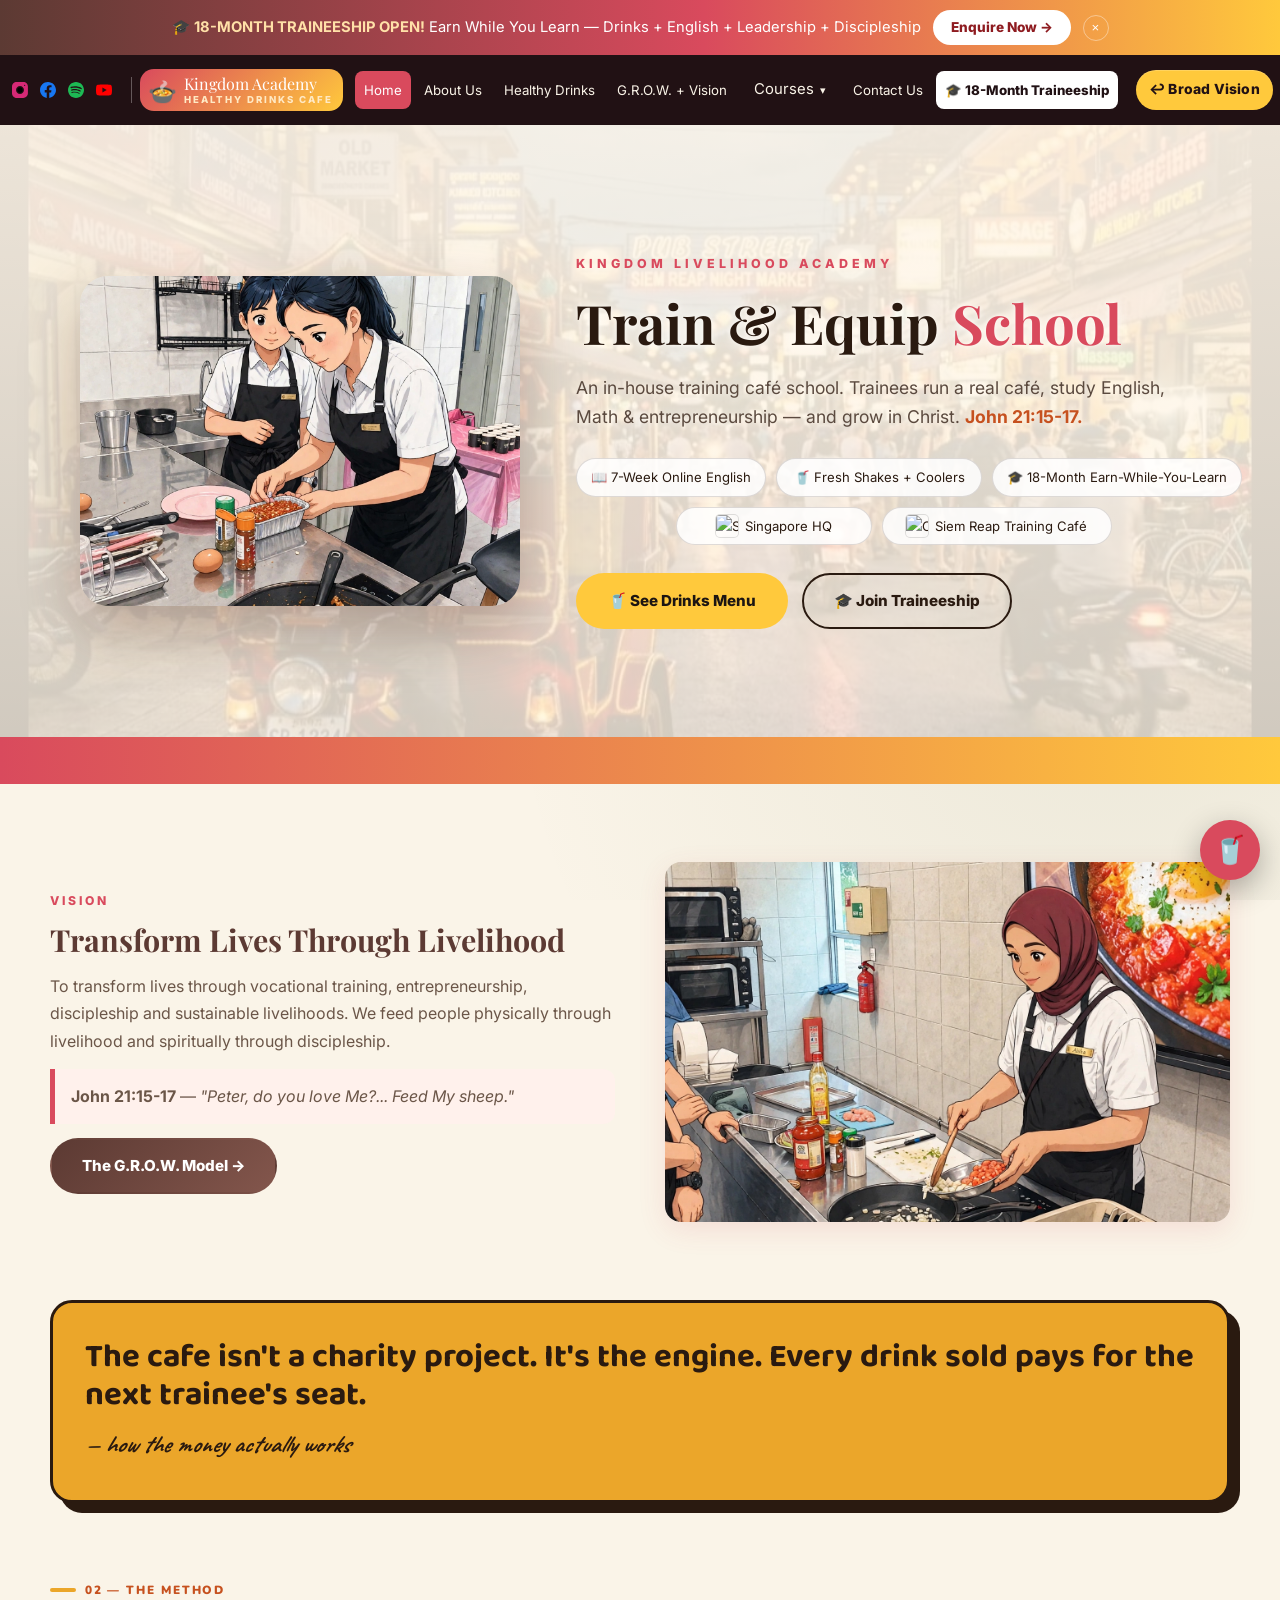
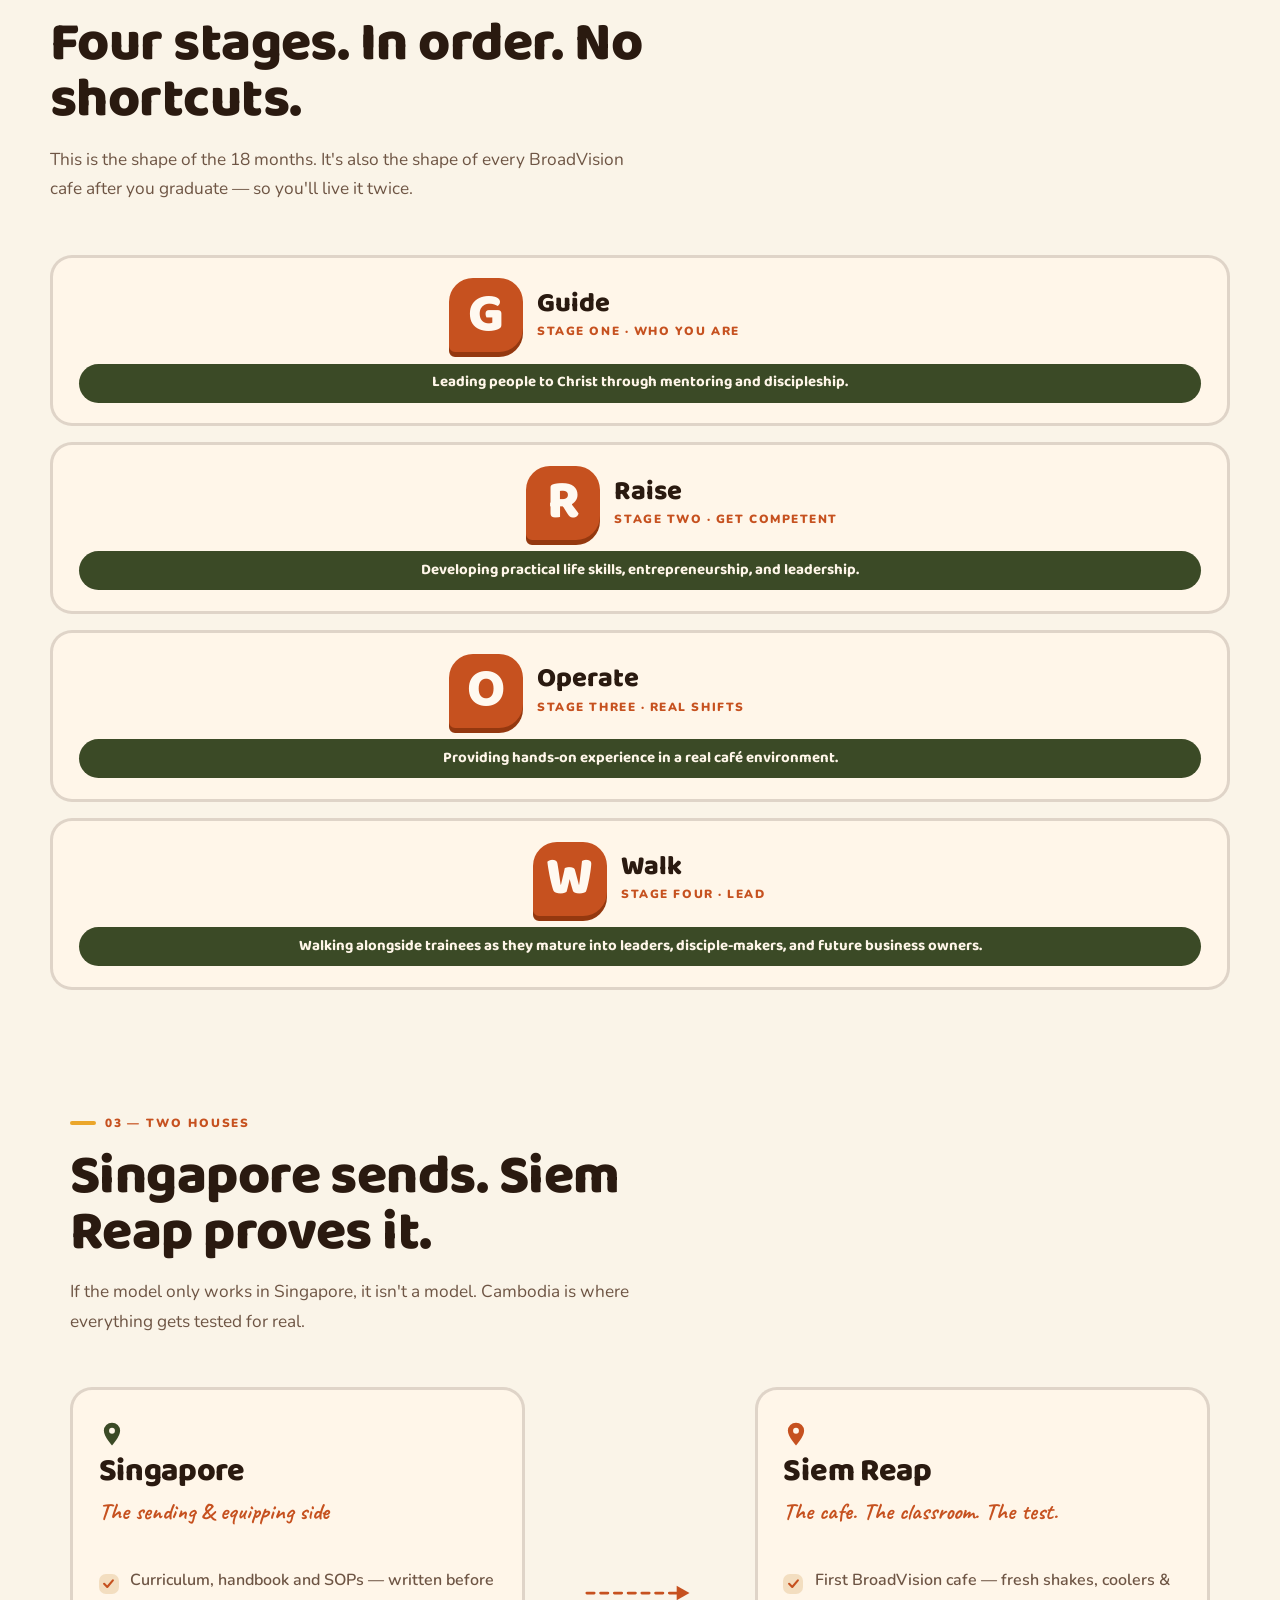
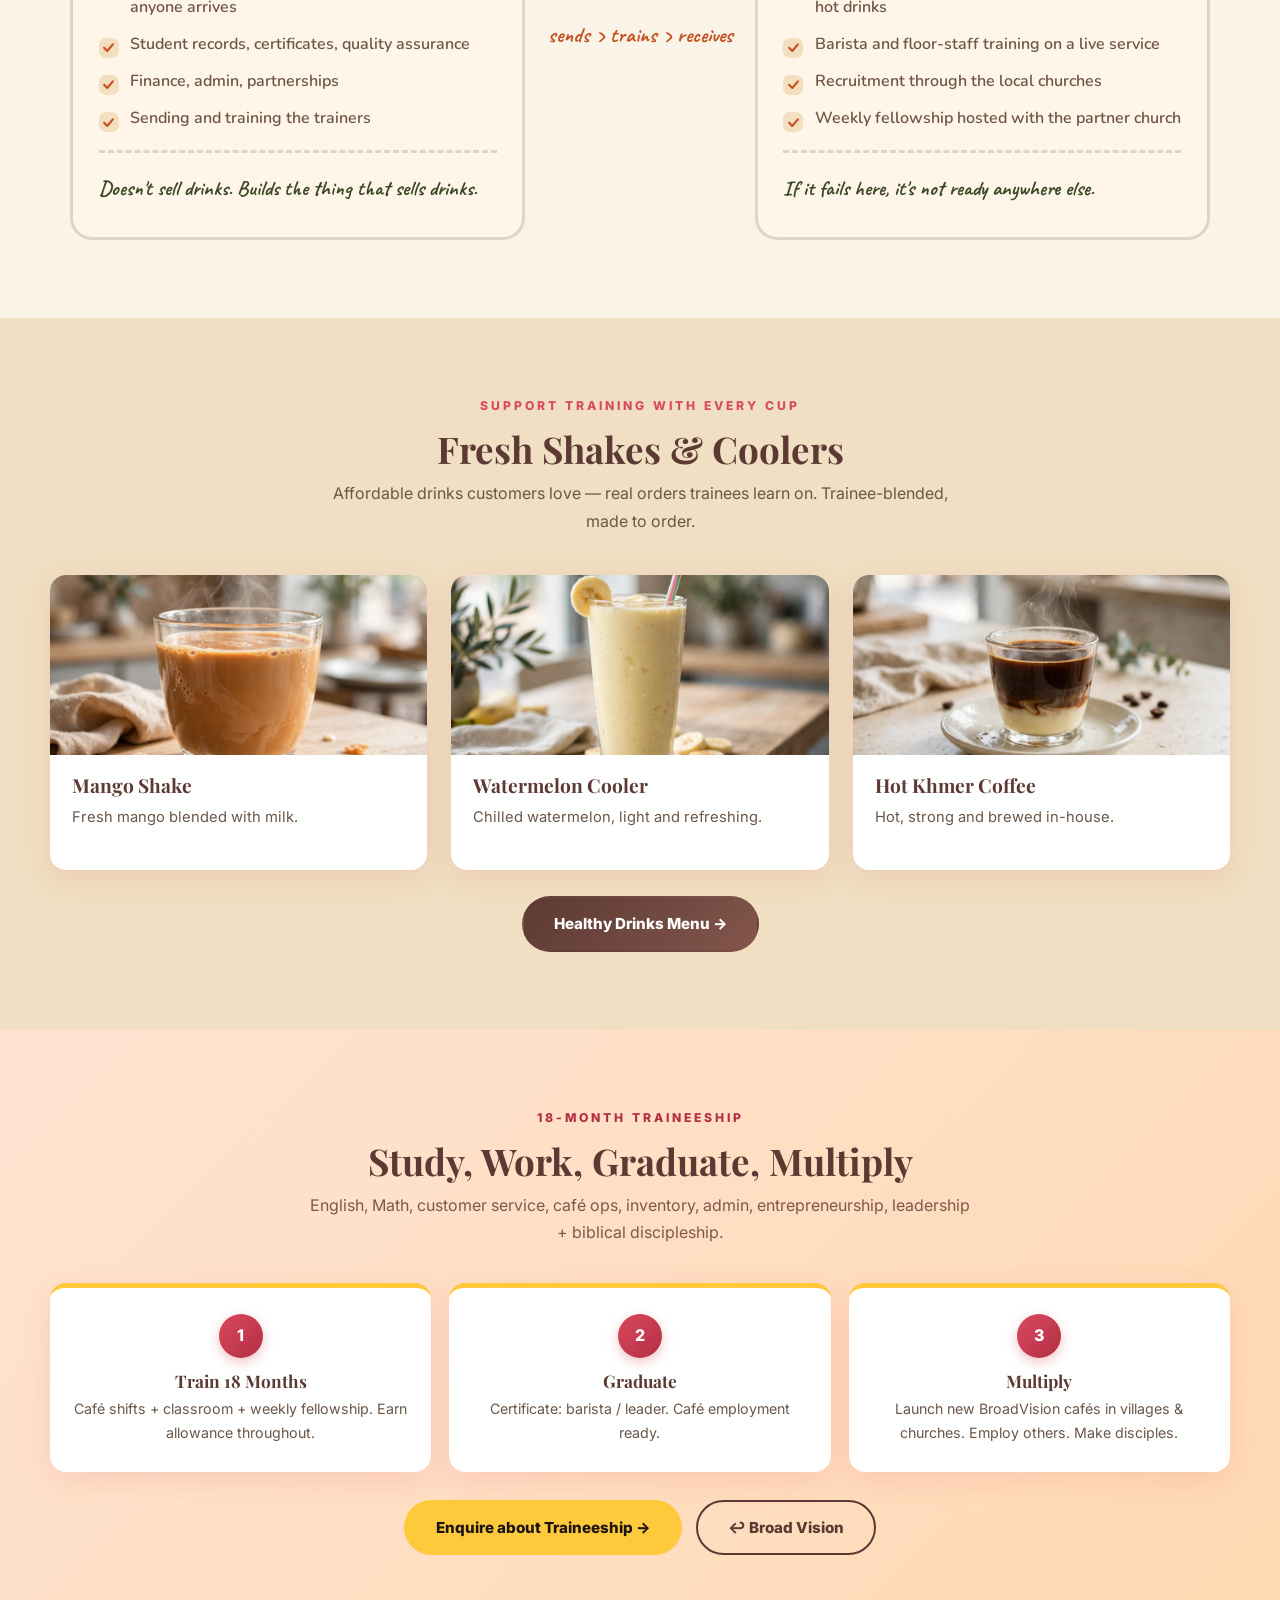
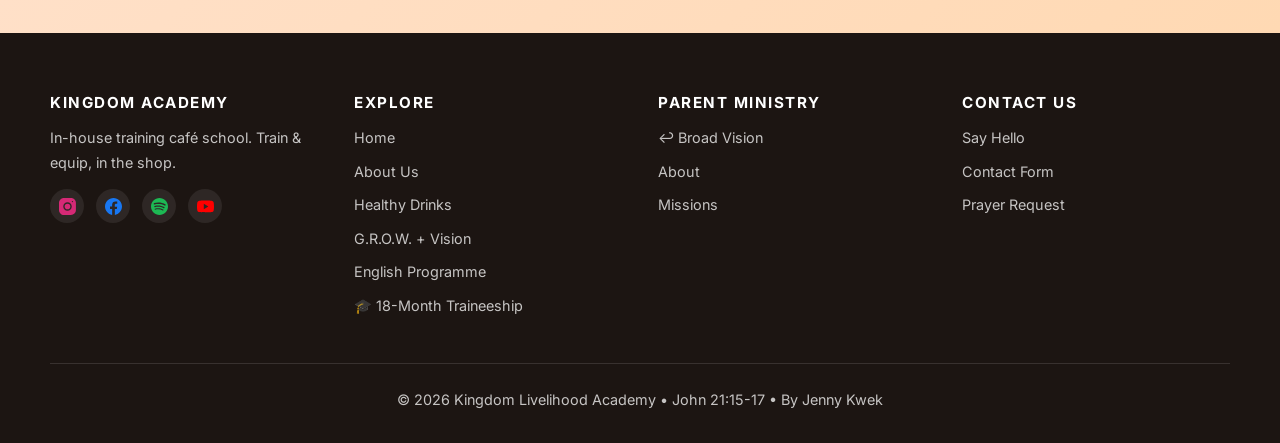
==== commit 7166e19f: "Add a Courses dropdown to the main navigation with English Programme inside" ====
--- a/index.html
+++ b/index.html
@@ -9,7 +9,7 @@
   <link rel="preconnect" href="https://fonts.gstatic.com" crossorigin />
   <link href="https://fonts.googleapis.com/css2?family=Inter:wght@400;600;700;800&family=Playfair+Display:wght@600;700;800&display=swap" rel="stylesheet" />
   <link href="https://fonts.googleapis.com/css2?family=Baloo+2:wght@500;600;700;800&family=Nunito:ital,wght@0,400;0,600;0,700;0,900;1,400&family=Caveat:wght@600;700&display=swap" rel="stylesheet" />
-  <link rel="stylesheet" href="style.css?v=69" />
+  <link rel="stylesheet" href="style.css?v=70" />
   <link rel="icon" href="data:image/svg+xml,<svg xmlns='http://www.w3.org/2000/svg' viewBox='0 0 100 100'><text y='.9em' font-size='90'>🥤</text></svg>" />
 </head>
 <body>
@@ -36,7 +36,12 @@
 <li><a href="message.html">About Us</a></li>
         <li><a href="menu.html">Healthy Drinks</a></li>
         <li><a href="about.html">G.R.O.W. + Vision</a></li>
-        <li><a href="english.html">English Programme</a></li>
+                <li class="nav-drop">
+          <button type="button" class="nav-drop-btn" aria-expanded="false" aria-haspopup="true">Courses <span class="caret" aria-hidden="true">▾</span></button>
+          <ul class="nav-drop-menu">
+            <li><a href="english.html">English Programme</a></li>
+          </ul>
+        </li>
                 <li><a href="contact.html">Contact Us</a></li>
         <li><a href="interns.html" class="hire">🎓 18-Month Traineeship</a></li>
         <li><a target="_blank" rel="noopener" href="https://isaac3780.github.io/echofromabove/charity-site/index.html" class="back">↩ Broad Vision</a></li>
--- a/style.css
+++ b/style.css
@@ -776,3 +776,31 @@
 .gate-dark .checklist li::before { background:var(--broth); color:#2b1a13; }
 .gate-dark .gate-copy .teaser-note { color:rgba(255,255,255,.62); }
 .gate-dark .gate-card { border-color:rgba(255,255,255,.16); box-shadow:0 24px 60px rgba(0,0,0,.38); }
+
+/* Courses dropdown in the main navigation */
+.nav-drop { position:relative; }
+.nav-links .nav-drop-btn { display:flex; align-items:center; gap:6px; padding:9px 14px; color:var(--cream); background:none; border:0; border-radius:8px; font:inherit; font-size:.93rem; line-height:inherit; cursor:pointer; transition:background .2s, color .2s; }
+.nav-links .nav-drop-btn .caret { font-size:.7rem; transition:transform .2s; }
+.nav-links .nav-drop-btn[aria-expanded="true"] .caret { transform:rotate(180deg); }
+.nav-links .nav-drop-btn:hover,
+.nav-links .nav-drop-btn[aria-expanded="true"],
+.nav-links .nav-drop.is-current .nav-drop-btn { background:var(--chili); color:#fff; }
+.nav-drop-menu { position:absolute; top:calc(100% + 10px); left:0; min-width:220px; margin:0; padding:8px; list-style:none; background:#fff; border:1px solid rgba(74,26,10,.12); border-radius:12px; box-shadow:0 18px 40px rgba(0,0,0,.18); opacity:0; visibility:hidden; transform:translateY(-6px); transition:opacity .18s ease, transform .18s ease, visibility .18s; z-index:130; }
+.nav-drop.open .nav-drop-menu { opacity:1; visibility:visible; transform:none; }
+.nav-links .nav-drop-menu a { display:block; padding:10px 14px; border:1px solid transparent; border-radius:8px; color:var(--char); background:#fff; font-size:.92rem; white-space:nowrap; }
+.nav-links .nav-drop-menu a:hover,
+.nav-links .nav-drop-menu a:focus-visible,
+.nav-links .nav-drop-menu a.active { background:var(--chili); color:#fff; border-color:var(--chili); }
+
+@media (max-width: 1200px) {
+  .nav-drop { width:100%; }
+  .nav-links .nav-drop-btn { width:100%; justify-content:space-between; padding:9px 14px; color:var(--char); background:#fff; border:1px solid #f0ddd0; font-size:.93rem; }
+  .nav-links .nav-drop-btn:hover,
+  .nav-links .nav-drop-btn[aria-expanded="true"],
+  .nav-links .nav-drop.is-current .nav-drop-btn { background:var(--chili); color:#fff; border-color:var(--chili); }
+  .nav-drop-menu { position:static; min-width:0; max-height:0; padding:0 0 0 12px; overflow:hidden; border:0; border-radius:0; box-shadow:none; background:transparent; opacity:1; visibility:visible; transform:none; transition:max-height .28s ease; }
+  .nav-drop.open .nav-drop-menu { max-height:320px; }
+  .nav-links .nav-drop-menu a { margin-top:6px; white-space:normal; border-color:#f0ddd0; }
+  .nav-links .nav-drop-menu a:hover,
+  .nav-links .nav-drop-menu a.active { border-color:var(--chili); }
+}
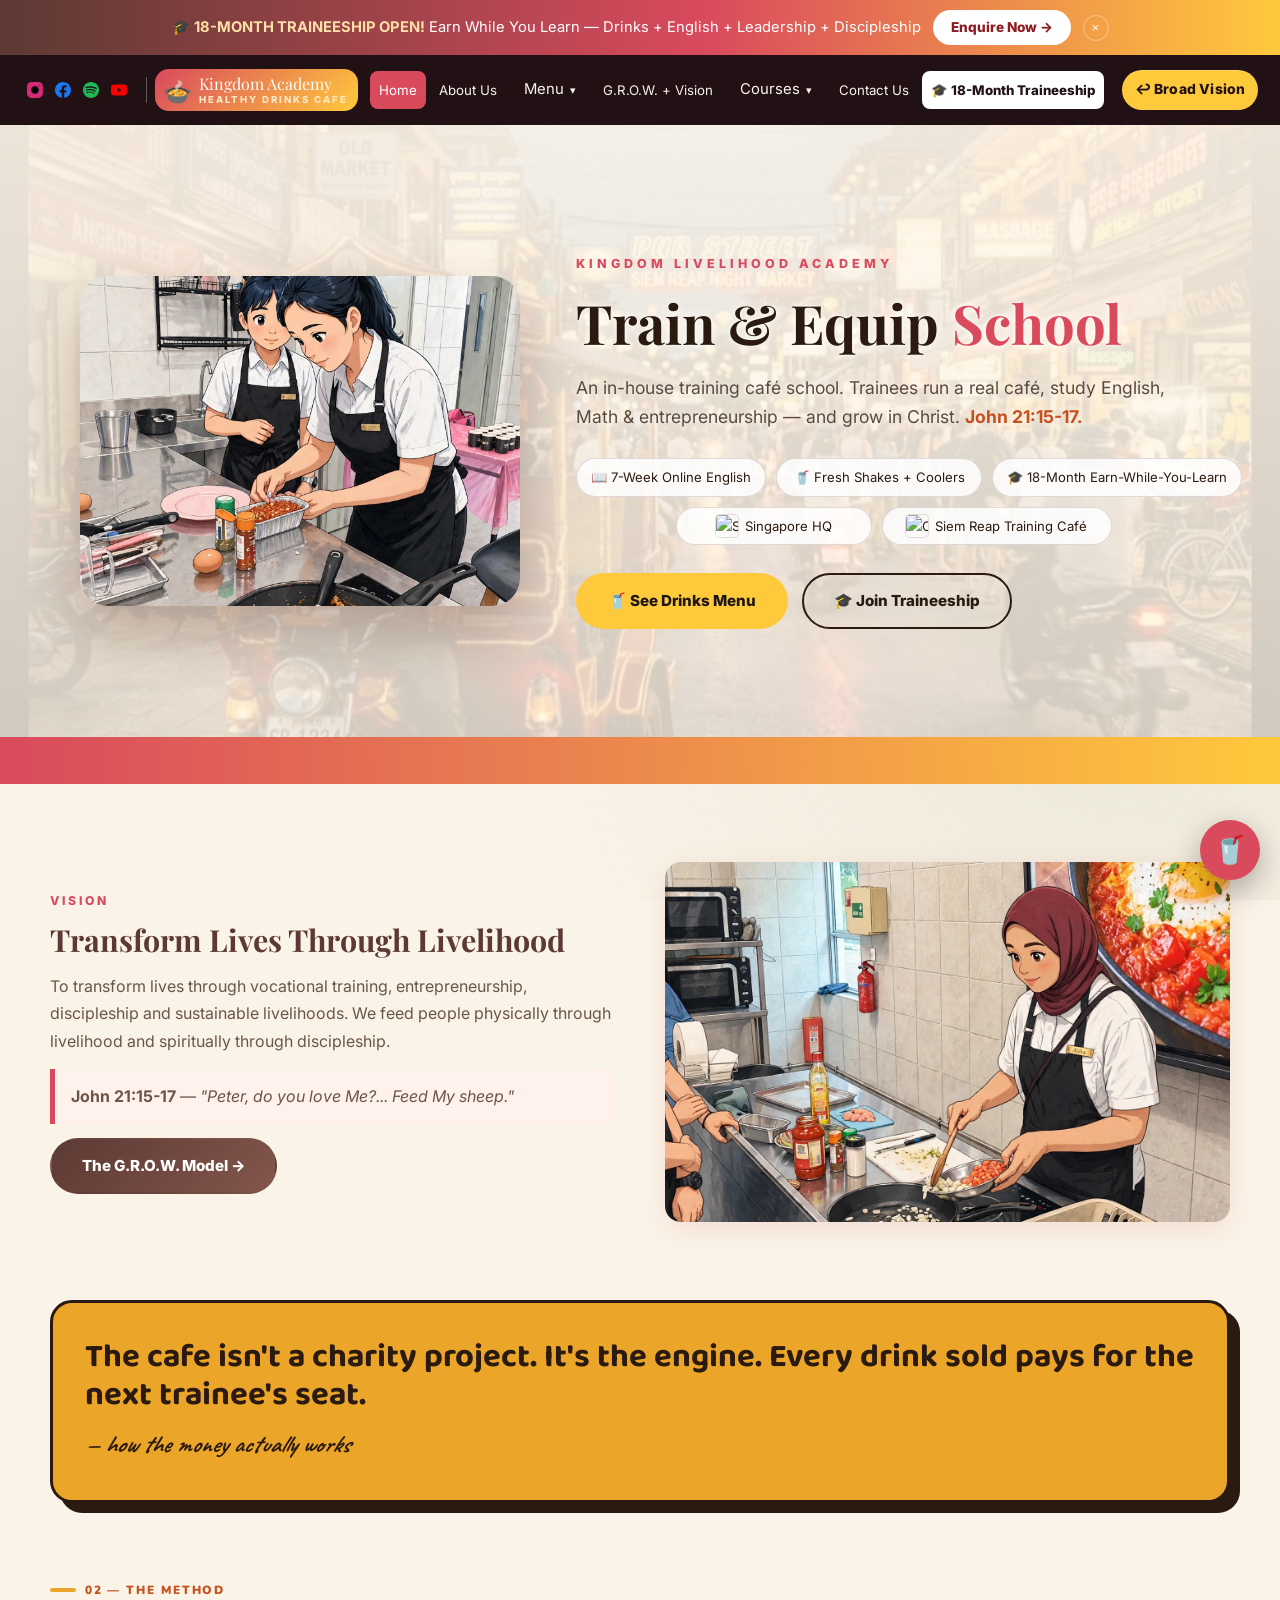
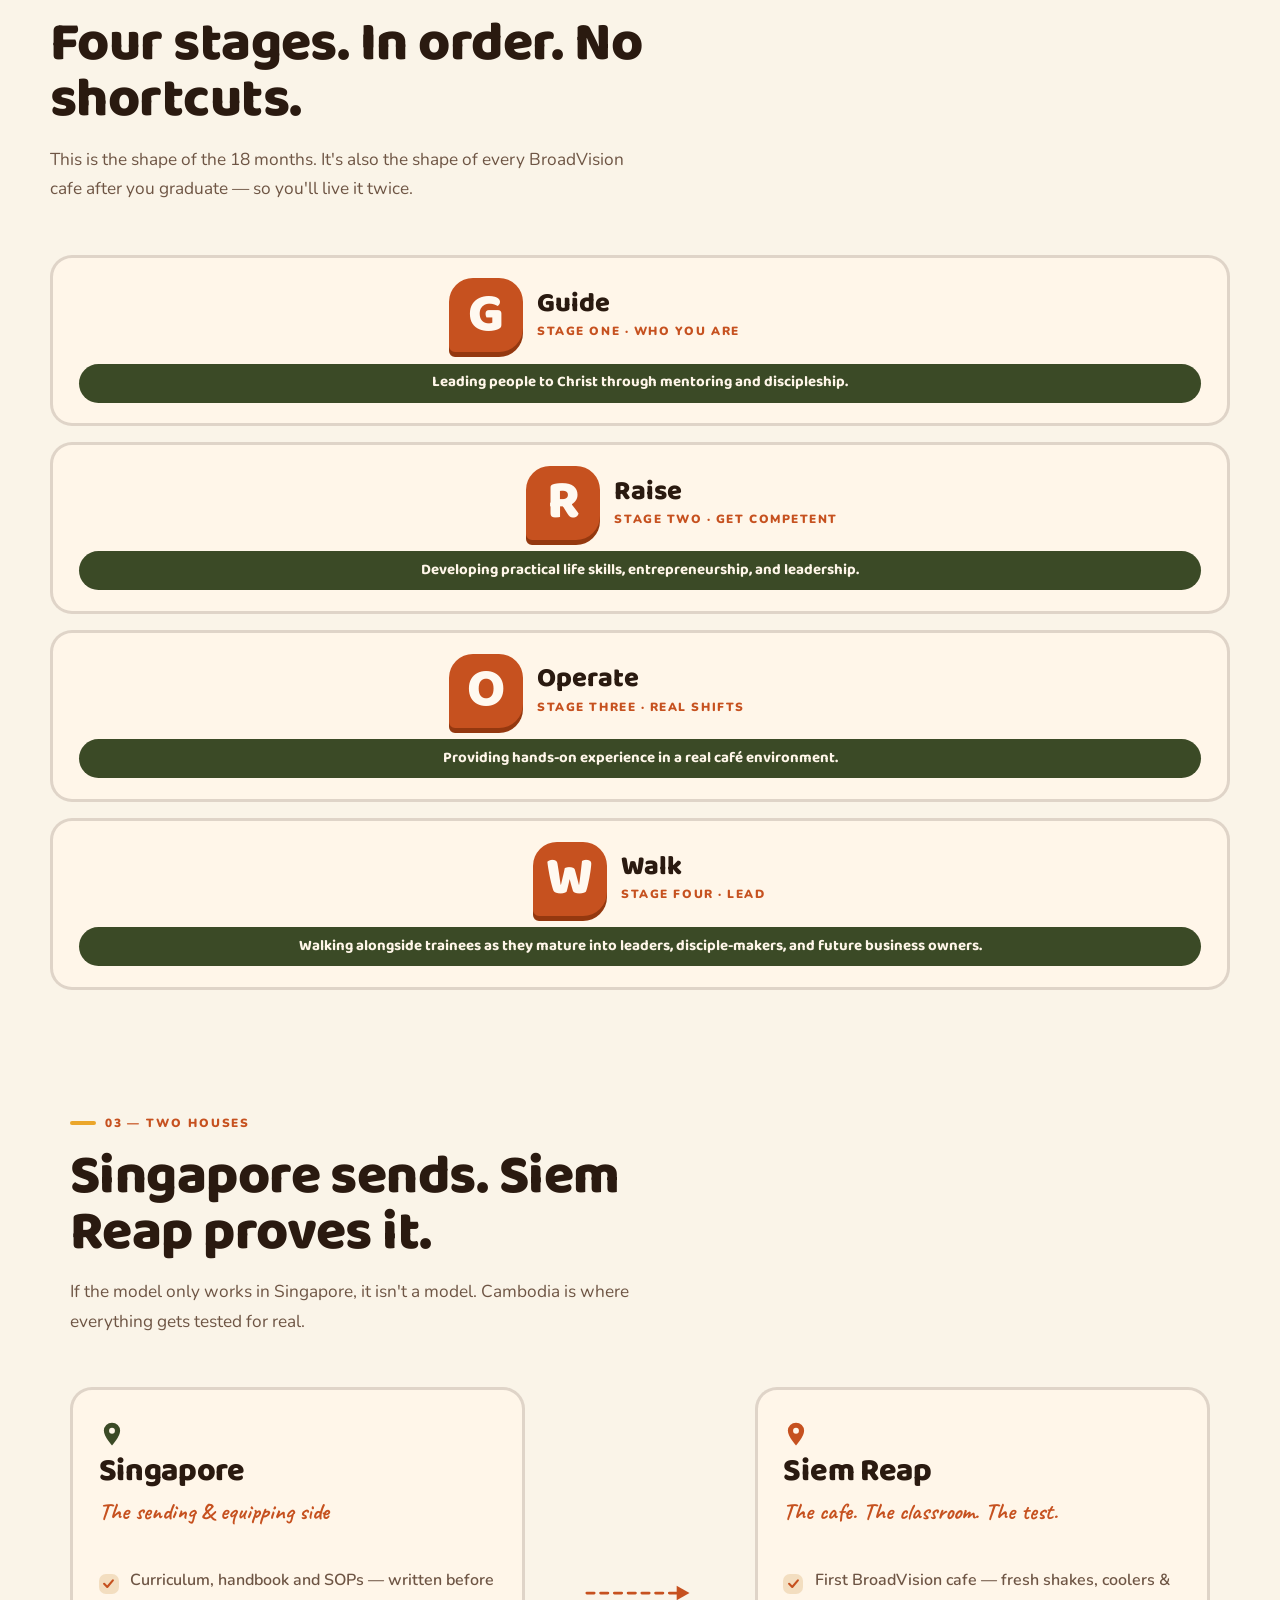
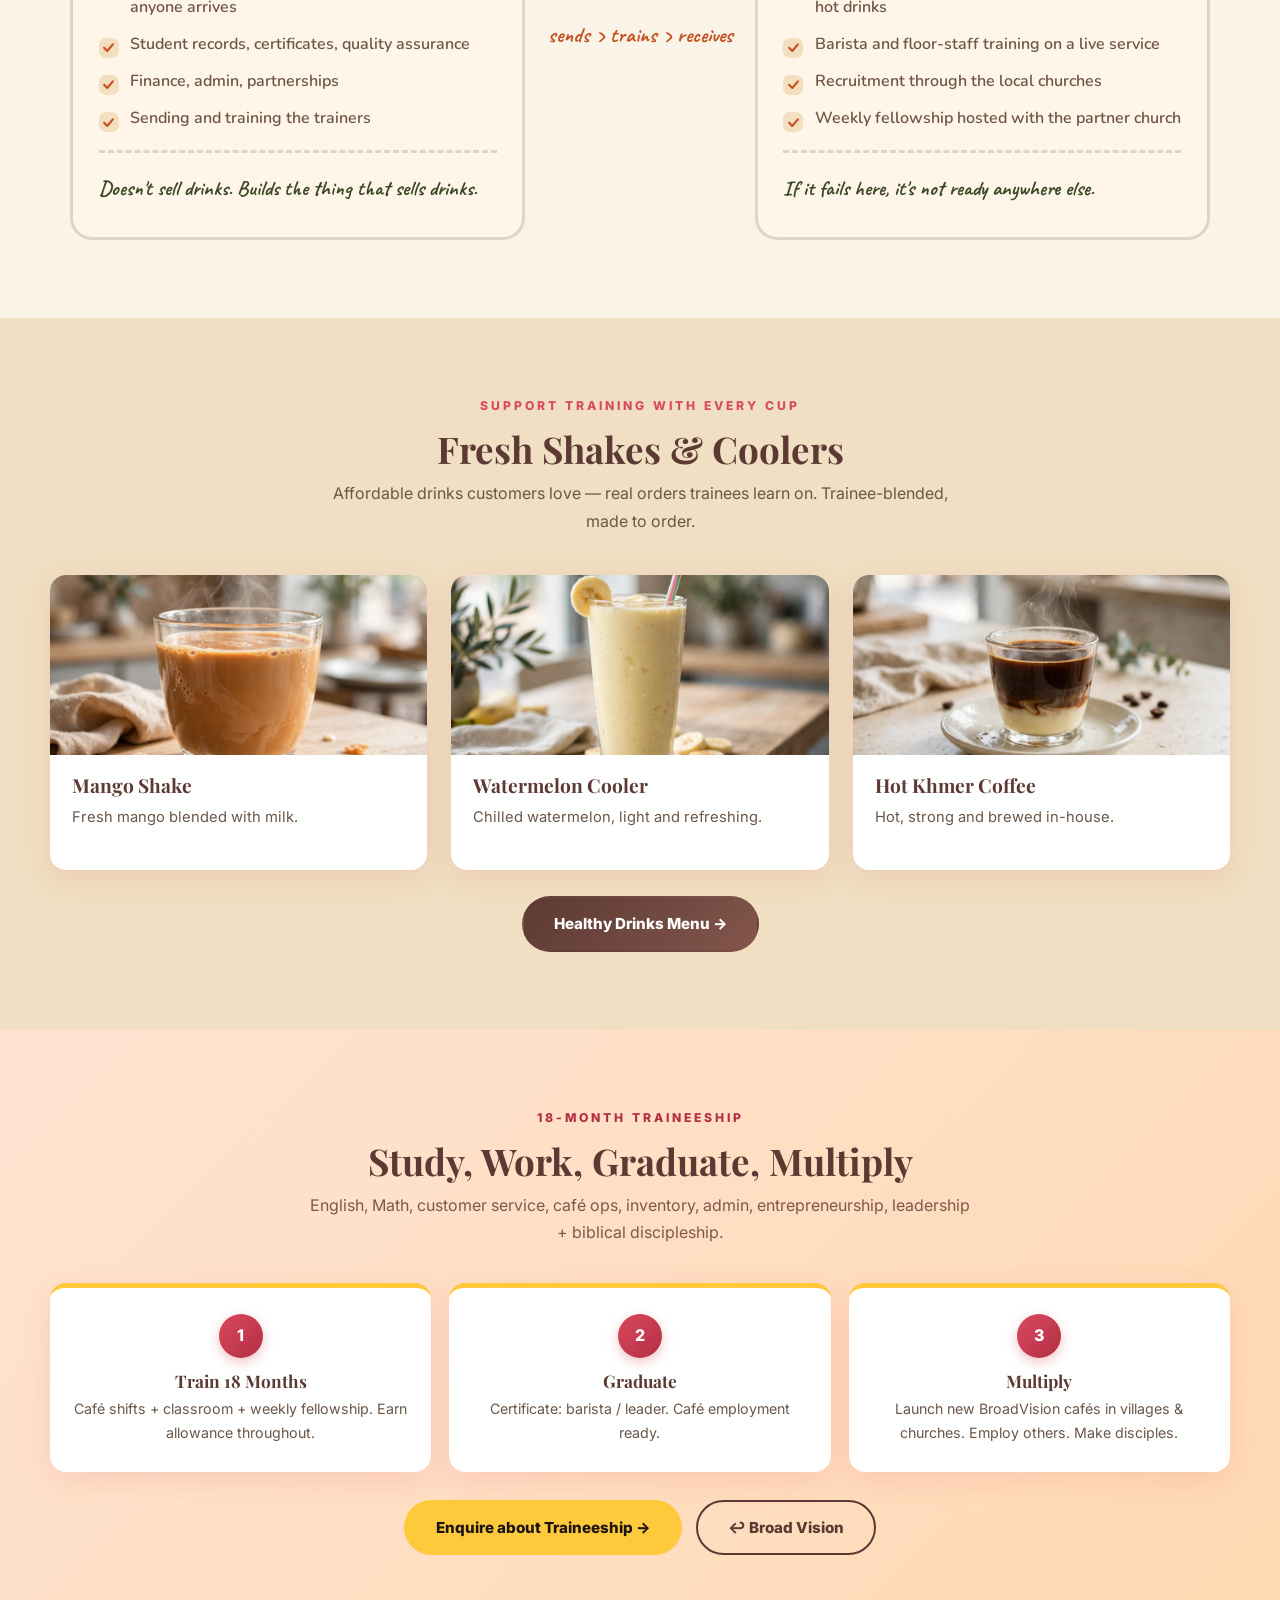
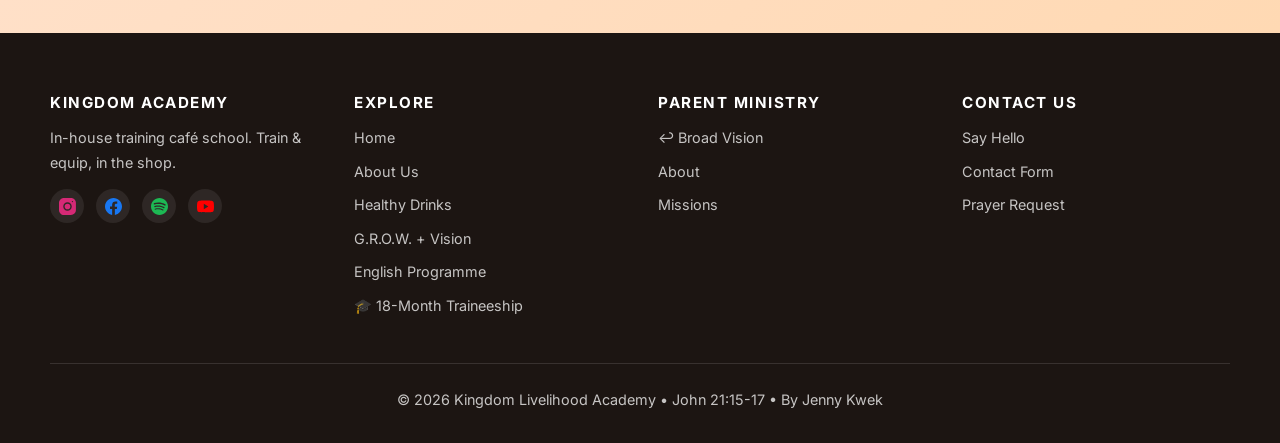
==== commit fceba2e3: "Add a Menu dropdown for Healthy Drinks in the main navigation" ====
--- a/index.html
+++ b/index.html
@@ -34,7 +34,12 @@
       <ul class="nav-links">
         <li><a href="index.html" class="active">Home</a></li>
 <li><a href="message.html">About Us</a></li>
-        <li><a href="menu.html">Healthy Drinks</a></li>
+                <li class="nav-drop">
+          <button type="button" class="nav-drop-btn" aria-expanded="false" aria-haspopup="true">Menu <span class="caret" aria-hidden="true">▾</span></button>
+          <ul class="nav-drop-menu">
+            <li><a href="menu.html">Healthy Drinks</a></li>
+          </ul>
+        </li>
         <li><a href="about.html">G.R.O.W. + Vision</a></li>
                 <li class="nav-drop">
           <button type="button" class="nav-drop-btn" aria-expanded="false" aria-haspopup="true">Courses <span class="caret" aria-hidden="true">▾</span></button>
